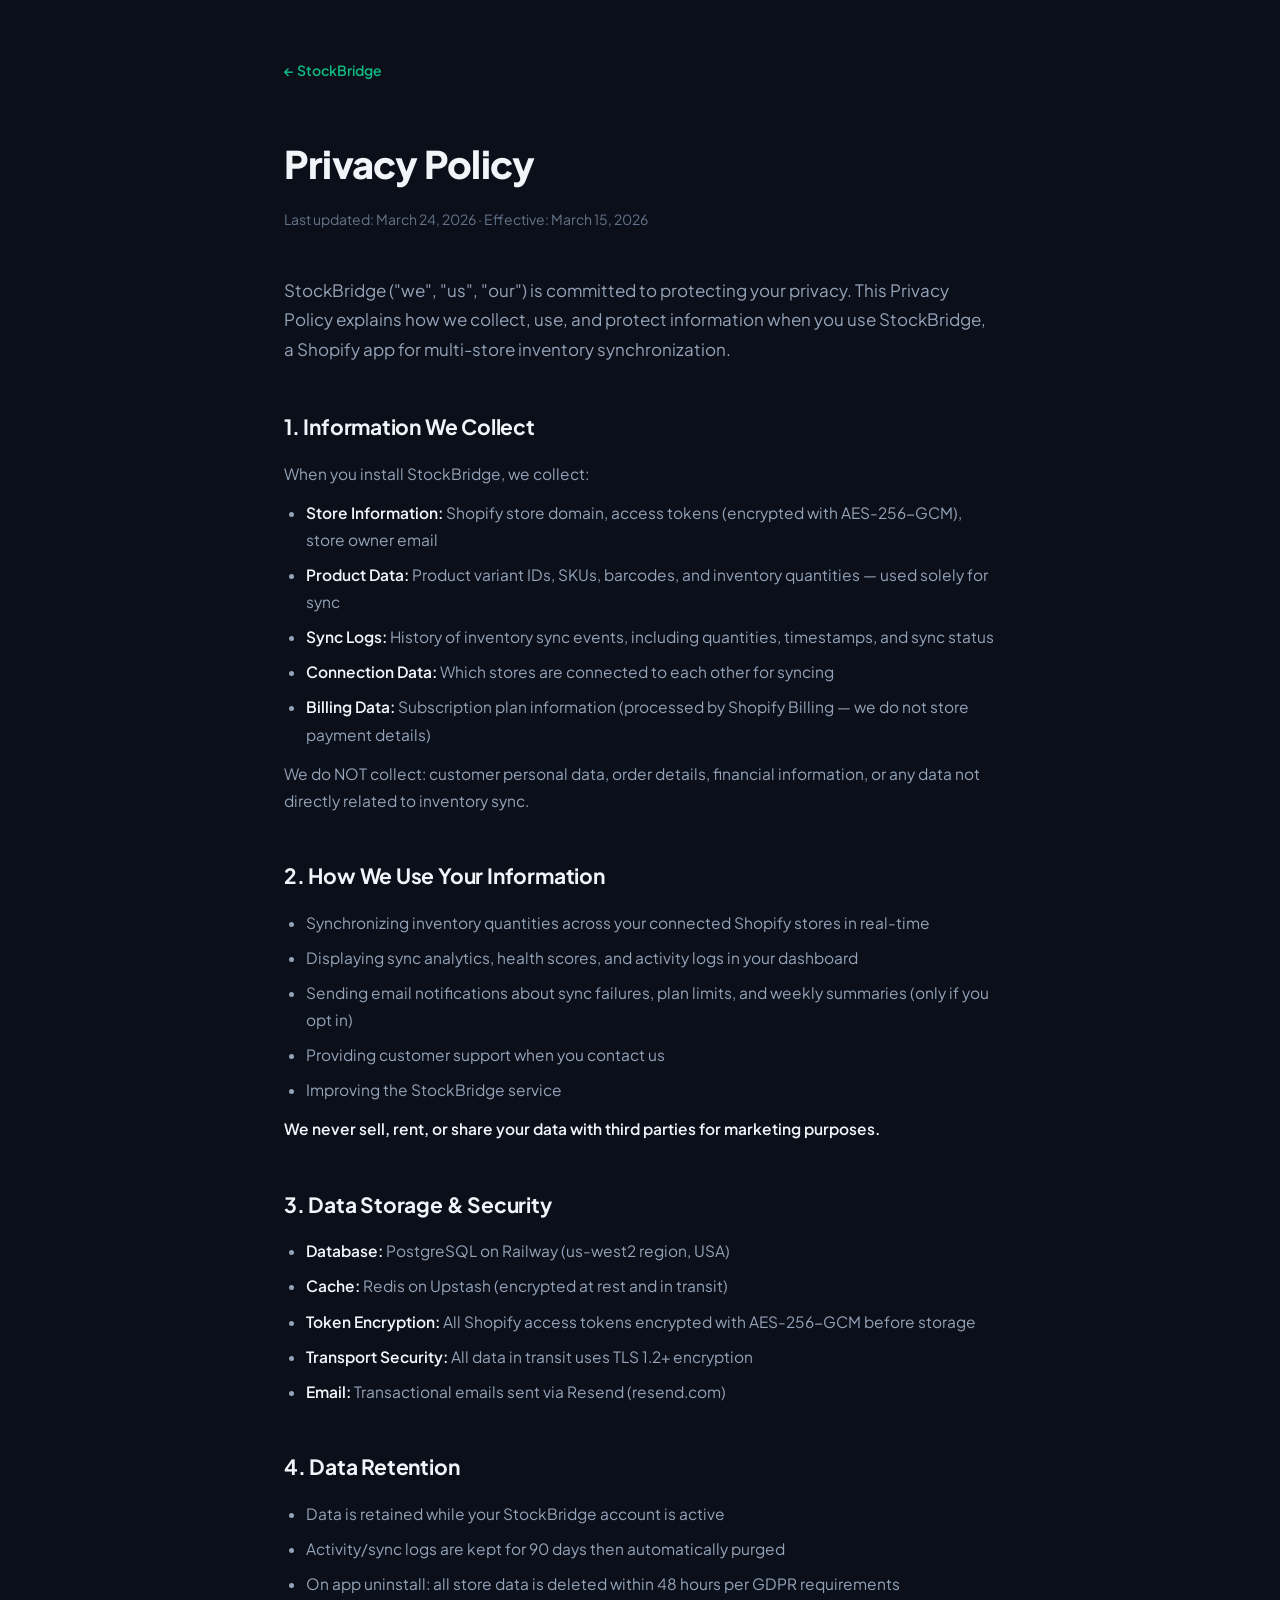
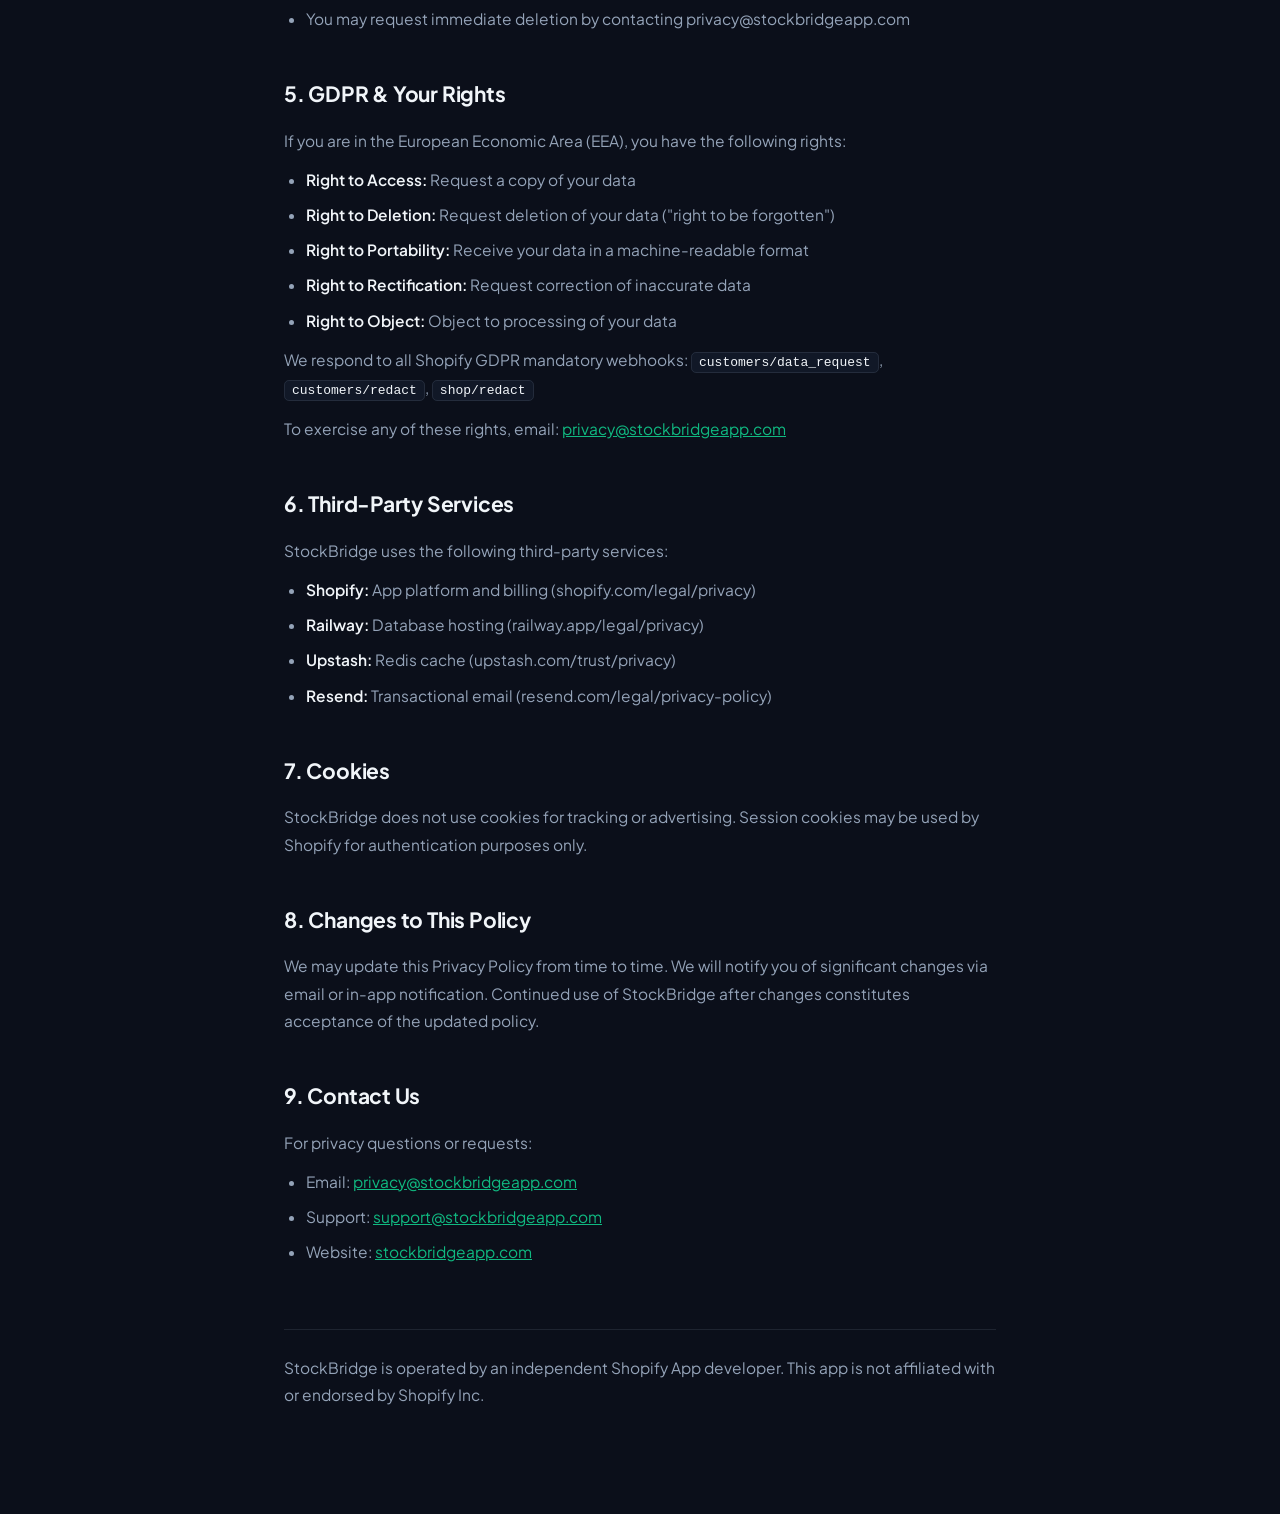
==== privacy.html @ bf028ba2 "site: honest hero stats, SVG icons, support email routing, static legal pages" ====
<!DOCTYPE html>
<html lang="en">
<head>
  <meta charset="UTF-8">
  <meta name="viewport" content="width=device-width, initial-scale=1.0">
  <title>Privacy Policy — StockBridge</title>
  <meta name="description" content="How StockBridge collects, uses and protects your data. GDPR rights, data retention and third-party services.">
  <link rel="canonical" href="https://stockbridgeapp.com/privacy.html">
  <meta name="robots" content="index, follow">
  <link rel="icon" href="https://app.stockbridgeapp.com/favicon.ico">
  <link rel="preconnect" href="https://fonts.googleapis.com">
  <link rel="preconnect" href="https://fonts.gstatic.com" crossorigin>
  <link href="https://fonts.googleapis.com/css2?family=Plus+Jakarta+Sans:wght@400;500;600;700;800&display=swap" rel="stylesheet">
  <style>
    *, *::before, *::after { margin: 0; padding: 0; box-sizing: border-box; }
    :root {
      --bg: #0B0F1A; --bg-card: #111827; --text: #F1F5F9;
      --text-secondary: #94A3B8; --text-muted: #64748B;
      --accent: #10B981; --border: rgba(148, 163, 184, 0.14);
      --font: 'Plus Jakarta Sans', system-ui, -apple-system, sans-serif;
    }
    body {
      font-family: var(--font); background: var(--bg); color: var(--text);
      line-height: 1.75; -webkit-font-smoothing: antialiased;
    }
    .wrap { max-width: 760px; margin: 0 auto; padding: 56px 24px 96px; }
    .back {
      display: inline-flex; align-items: center; gap: 8px;
      color: var(--accent); text-decoration: none; font-size: 14px;
      font-weight: 600; margin-bottom: 48px;
    }
    .back:hover { text-decoration: underline; }
    h1 { font-size: 38px; font-weight: 800; letter-spacing: -0.02em; margin-bottom: 10px; }
    .meta { color: var(--text-muted); font-size: 14px; margin-bottom: 44px; }
    .lede { font-size: 17px; color: var(--text-secondary); margin-bottom: 8px; }
    h2 {
      font-size: 21px; font-weight: 700; letter-spacing: -0.01em;
      margin-top: 44px; margin-bottom: 14px;
    }
    p { color: var(--text-secondary); font-size: 15.5px; margin-bottom: 12px; }
    ul { padding-left: 22px; margin: 10px 0 12px; }
    li { color: var(--text-secondary); font-size: 15.5px; margin-bottom: 8px; }
    strong { color: var(--text); font-weight: 600; }
    a { color: var(--accent); }
    code {
      background: var(--bg-card); border: 1px solid var(--border);
      padding: 2px 7px; border-radius: 5px; font-size: 13px;
      font-family: ui-monospace, SFMono-Regular, Menlo, monospace;
      color: var(--text);
    }
    .foot {
      margin-top: 64px; padding-top: 24px; border-top: 1px solid var(--border);
      font-size: 13px; color: var(--text-muted);
    }
    @media (max-width: 600px) {
      h1 { font-size: 30px; }
      .wrap { padding: 40px 20px 72px; }
    }
  </style>
</head>
<body>
<div class="wrap">
  <a class="back" href="/">&larr; StockBridge</a>

  <h1>Privacy Policy</h1>
  <p class="meta">Last updated: March 24, 2026 &middot; Effective: March 15, 2026</p>

  <p class="lede">
    StockBridge ("we", "us", "our") is committed to protecting your privacy. This Privacy Policy explains how we collect, use, and protect information when you use StockBridge, a Shopify app for multi-store inventory synchronization.
  </p>

  <h2>1. Information We Collect</h2>
  <p>When you install StockBridge, we collect:</p>
  <ul>
    <li><strong>Store Information:</strong> Shopify store domain, access tokens (encrypted with AES-256-GCM), store owner email</li>
    <li><strong>Product Data:</strong> Product variant IDs, SKUs, barcodes, and inventory quantities &mdash; used solely for sync</li>
    <li><strong>Sync Logs:</strong> History of inventory sync events, including quantities, timestamps, and sync status</li>
    <li><strong>Connection Data:</strong> Which stores are connected to each other for syncing</li>
    <li><strong>Billing Data:</strong> Subscription plan information (processed by Shopify Billing &mdash; we do not store payment details)</li>
  </ul>
  <p>We do NOT collect: customer personal data, order details, financial information, or any data not directly related to inventory sync.</p>

  <h2>2. How We Use Your Information</h2>
  <ul>
    <li>Synchronizing inventory quantities across your connected Shopify stores in real-time</li>
    <li>Displaying sync analytics, health scores, and activity logs in your dashboard</li>
    <li>Sending email notifications about sync failures, plan limits, and weekly summaries (only if you opt in)</li>
    <li>Providing customer support when you contact us</li>
    <li>Improving the StockBridge service</li>
  </ul>
  <p><strong>We never sell, rent, or share your data with third parties for marketing purposes.</strong></p>

  <h2>3. Data Storage &amp; Security</h2>
  <ul>
    <li><strong>Database:</strong> PostgreSQL on Railway (us-west2 region, USA)</li>
    <li><strong>Cache:</strong> Redis on Upstash (encrypted at rest and in transit)</li>
    <li><strong>Token Encryption:</strong> All Shopify access tokens encrypted with AES-256-GCM before storage</li>
    <li><strong>Transport Security:</strong> All data in transit uses TLS 1.2+ encryption</li>
    <li><strong>Email:</strong> Transactional emails sent via Resend (resend.com)</li>
  </ul>

  <h2>4. Data Retention</h2>
  <ul>
    <li>Data is retained while your StockBridge account is active</li>
    <li>Activity/sync logs are kept for 90 days then automatically purged</li>
    <li>On app uninstall: all store data is deleted within 48 hours per GDPR requirements</li>
    <li>You may request immediate deletion by contacting privacy@stockbridgeapp.com</li>
  </ul>

  <h2>5. GDPR &amp; Your Rights</h2>
  <p>If you are in the European Economic Area (EEA), you have the following rights:</p>
  <ul>
    <li><strong>Right to Access:</strong> Request a copy of your data</li>
    <li><strong>Right to Deletion:</strong> Request deletion of your data ("right to be forgotten")</li>
    <li><strong>Right to Portability:</strong> Receive your data in a machine-readable format</li>
    <li><strong>Right to Rectification:</strong> Request correction of inaccurate data</li>
    <li><strong>Right to Object:</strong> Object to processing of your data</li>
  </ul>
  <p>We respond to all Shopify GDPR mandatory webhooks: <code>customers/data_request</code>, <code>customers/redact</code>, <code>shop/redact</code></p>
  <p>To exercise any of these rights, email: <a href="mailto:privacy@stockbridgeapp.com">privacy@stockbridgeapp.com</a></p>

  <h2>6. Third-Party Services</h2>
  <p>StockBridge uses the following third-party services:</p>
  <ul>
    <li><strong>Shopify:</strong> App platform and billing (shopify.com/legal/privacy)</li>
    <li><strong>Railway:</strong> Database hosting (railway.app/legal/privacy)</li>
    <li><strong>Upstash:</strong> Redis cache (upstash.com/trust/privacy)</li>
    <li><strong>Resend:</strong> Transactional email (resend.com/legal/privacy-policy)</li>
  </ul>

  <h2>7. Cookies</h2>
  <p>StockBridge does not use cookies for tracking or advertising. Session cookies may be used by Shopify for authentication purposes only.</p>

  <h2>8. Changes to This Policy</h2>
  <p>We may update this Privacy Policy from time to time. We will notify you of significant changes via email or in-app notification. Continued use of StockBridge after changes constitutes acceptance of the updated policy.</p>

  <h2>9. Contact Us</h2>
  <p>For privacy questions or requests:</p>
  <ul>
    <li>Email: <a href="mailto:privacy@stockbridgeapp.com">privacy@stockbridgeapp.com</a></li>
    <li>Support: <a href="mailto:support@stockbridgeapp.com">support@stockbridgeapp.com</a></li>
    <li>Website: <a href="https://stockbridgeapp.com">stockbridgeapp.com</a></li>
  </ul>

  <div class="foot">
    <p>StockBridge is operated by an independent Shopify App developer. This app is not affiliated with or endorsed by Shopify Inc.</p>
  </div>
</div>
</body>
</html>
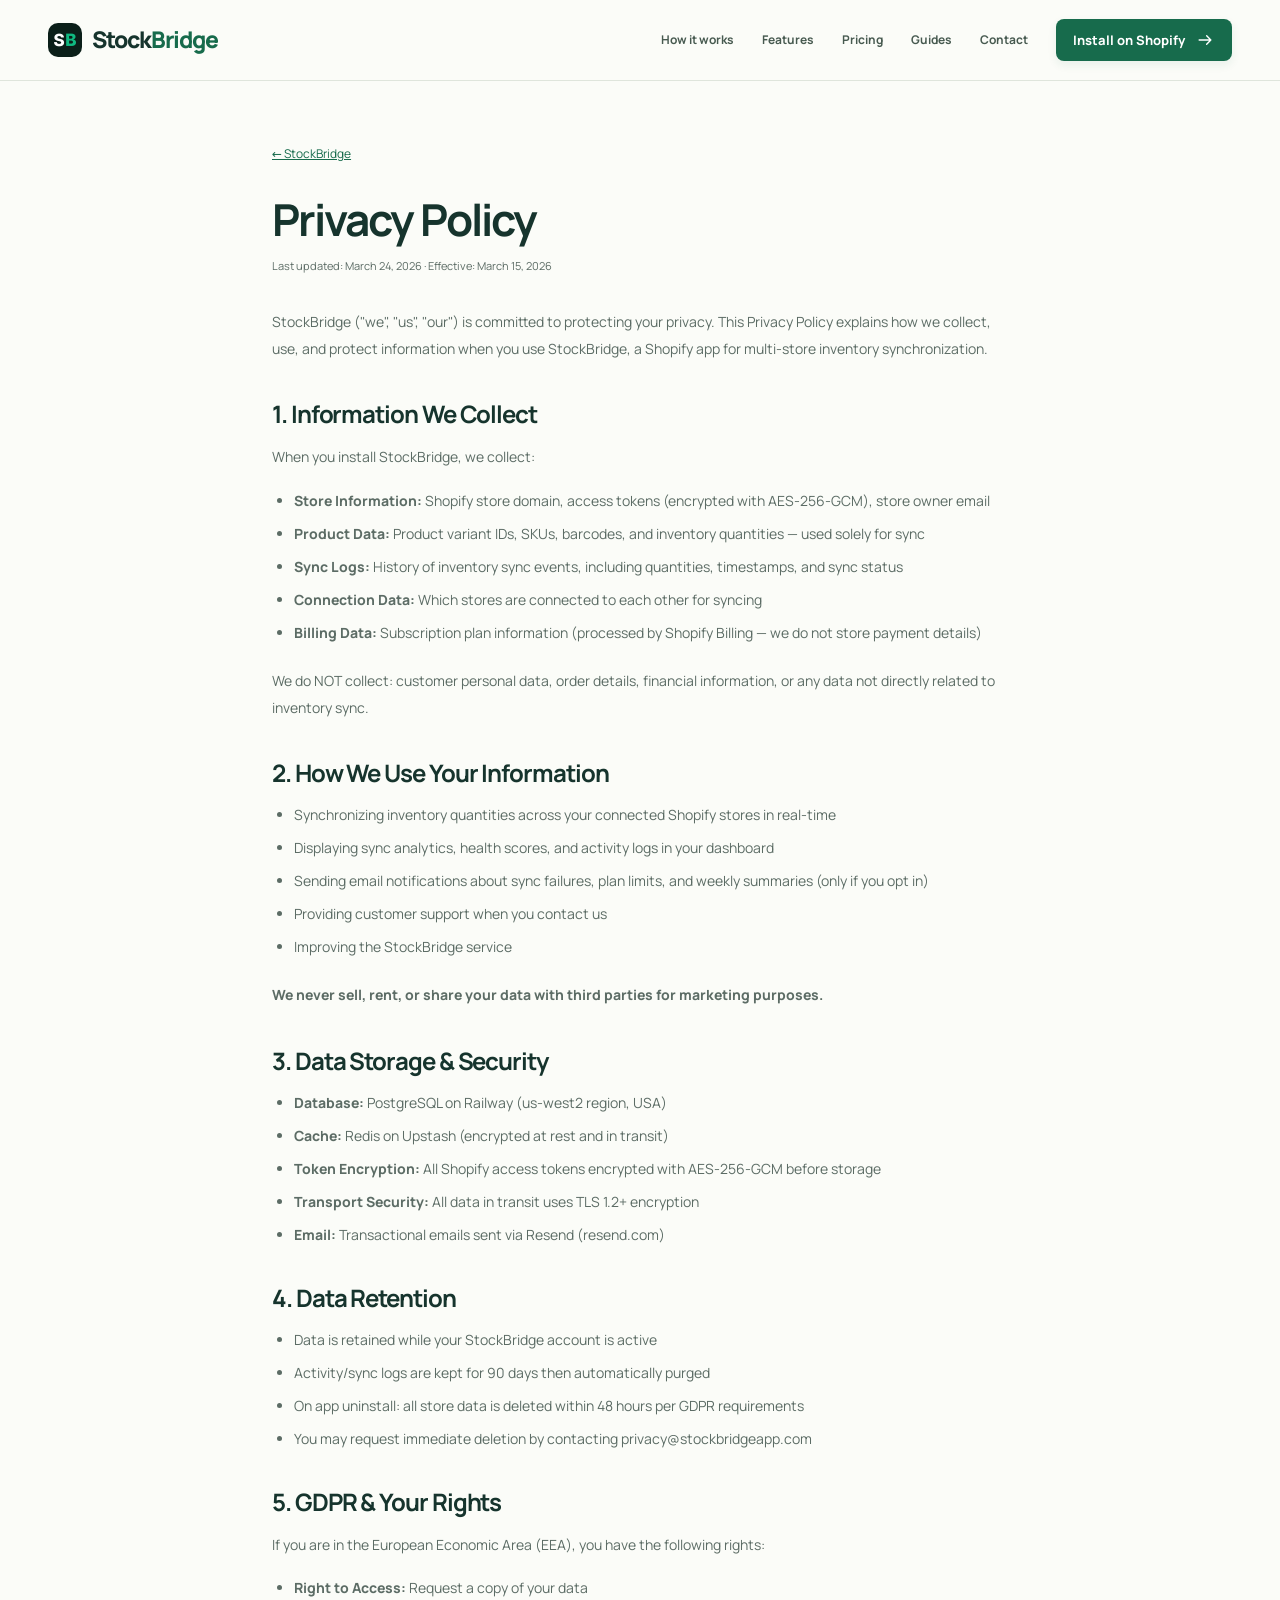
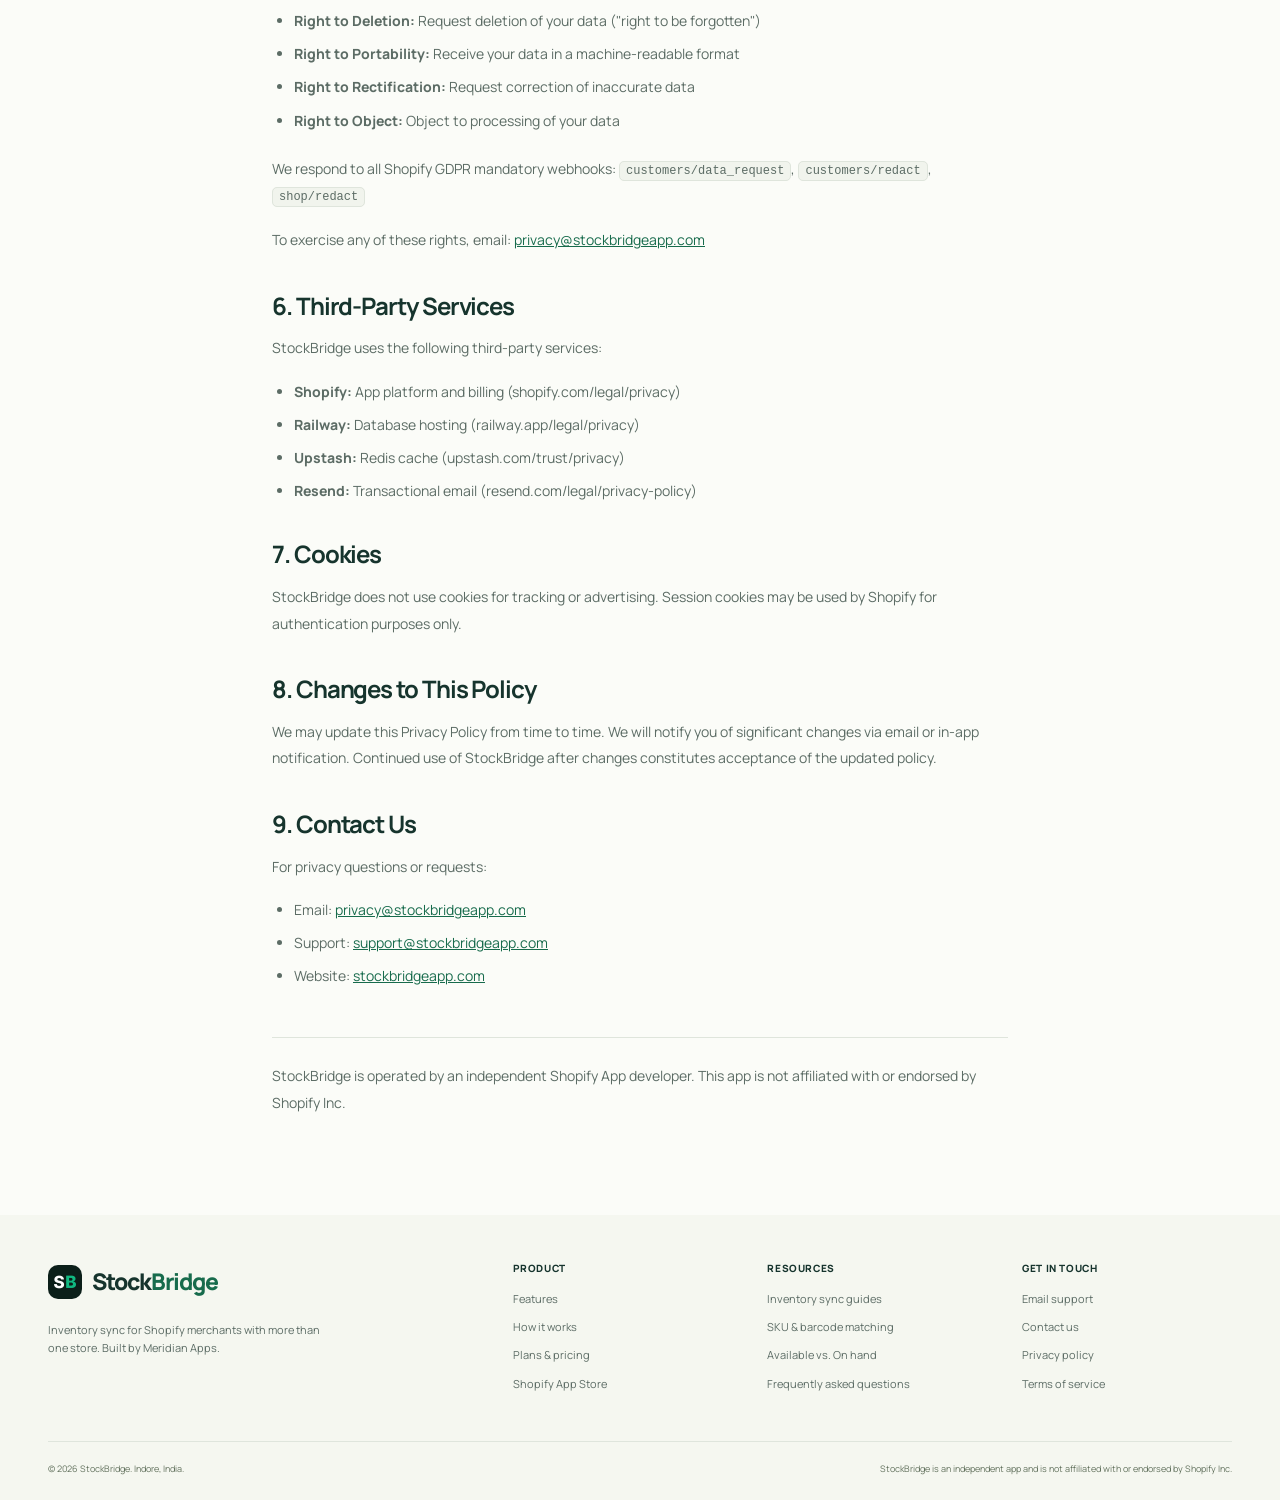
==== commit 563fdd00: "Redesign StockBridge landing site and add practical inventory SEO guides" ====
--- a/privacy.html
+++ b/privacy.html
@@ -1,150 +1,486 @@
-<!DOCTYPE html>
+<!doctype html>
 <html lang="en">
-<head>
-  <meta charset="UTF-8">
-  <meta name="viewport" content="width=device-width, initial-scale=1.0">
-  <title>Privacy Policy — StockBridge</title>
-  <meta name="description" content="How StockBridge collects, uses and protects your data. GDPR rights, data retention and third-party services.">
-  <link rel="canonical" href="https://stockbridgeapp.com/privacy.html">
-  <meta name="robots" content="index, follow">
-  <link rel="icon" href="https://app.stockbridgeapp.com/favicon.ico">
-  <link rel="preconnect" href="https://fonts.googleapis.com">
-  <link rel="preconnect" href="https://fonts.gstatic.com" crossorigin>
-  <link href="https://fonts.googleapis.com/css2?family=Plus+Jakarta+Sans:wght@400;500;600;700;800&display=swap" rel="stylesheet">
-  <style>
-    *, *::before, *::after { margin: 0; padding: 0; box-sizing: border-box; }
-    :root {
-      --bg: #0B0F1A; --bg-card: #111827; --text: #F1F5F9;
-      --text-secondary: #94A3B8; --text-muted: #64748B;
-      --accent: #10B981; --border: rgba(148, 163, 184, 0.14);
-      --font: 'Plus Jakarta Sans', system-ui, -apple-system, sans-serif;
-    }
-    body {
-      font-family: var(--font); background: var(--bg); color: var(--text);
-      line-height: 1.75; -webkit-font-smoothing: antialiased;
-    }
-    .wrap { max-width: 760px; margin: 0 auto; padding: 56px 24px 96px; }
-    .back {
-      display: inline-flex; align-items: center; gap: 8px;
-      color: var(--accent); text-decoration: none; font-size: 14px;
-      font-weight: 600; margin-bottom: 48px;
-    }
-    .back:hover { text-decoration: underline; }
-    h1 { font-size: 38px; font-weight: 800; letter-spacing: -0.02em; margin-bottom: 10px; }
-    .meta { color: var(--text-muted); font-size: 14px; margin-bottom: 44px; }
-    .lede { font-size: 17px; color: var(--text-secondary); margin-bottom: 8px; }
-    h2 {
-      font-size: 21px; font-weight: 700; letter-spacing: -0.01em;
-      margin-top: 44px; margin-bottom: 14px;
-    }
-    p { color: var(--text-secondary); font-size: 15.5px; margin-bottom: 12px; }
-    ul { padding-left: 22px; margin: 10px 0 12px; }
-    li { color: var(--text-secondary); font-size: 15.5px; margin-bottom: 8px; }
-    strong { color: var(--text); font-weight: 600; }
-    a { color: var(--accent); }
-    code {
-      background: var(--bg-card); border: 1px solid var(--border);
-      padding: 2px 7px; border-radius: 5px; font-size: 13px;
-      font-family: ui-monospace, SFMono-Regular, Menlo, monospace;
-      color: var(--text);
-    }
-    .foot {
-      margin-top: 64px; padding-top: 24px; border-top: 1px solid var(--border);
-      font-size: 13px; color: var(--text-muted);
-    }
-    @media (max-width: 600px) {
-      h1 { font-size: 30px; }
-      .wrap { padding: 40px 20px 72px; }
-    }
-  </style>
-</head>
-<body>
-<div class="wrap">
-  <a class="back" href="/">&larr; StockBridge</a>
-
-  <h1>Privacy Policy</h1>
-  <p class="meta">Last updated: March 24, 2026 &middot; Effective: March 15, 2026</p>
-
-  <p class="lede">
-    StockBridge ("we", "us", "our") is committed to protecting your privacy. This Privacy Policy explains how we collect, use, and protect information when you use StockBridge, a Shopify app for multi-store inventory synchronization.
-  </p>
-
-  <h2>1. Information We Collect</h2>
-  <p>When you install StockBridge, we collect:</p>
-  <ul>
-    <li><strong>Store Information:</strong> Shopify store domain, access tokens (encrypted with AES-256-GCM), store owner email</li>
-    <li><strong>Product Data:</strong> Product variant IDs, SKUs, barcodes, and inventory quantities &mdash; used solely for sync</li>
-    <li><strong>Sync Logs:</strong> History of inventory sync events, including quantities, timestamps, and sync status</li>
-    <li><strong>Connection Data:</strong> Which stores are connected to each other for syncing</li>
-    <li><strong>Billing Data:</strong> Subscription plan information (processed by Shopify Billing &mdash; we do not store payment details)</li>
-  </ul>
-  <p>We do NOT collect: customer personal data, order details, financial information, or any data not directly related to inventory sync.</p>
-
-  <h2>2. How We Use Your Information</h2>
-  <ul>
-    <li>Synchronizing inventory quantities across your connected Shopify stores in real-time</li>
-    <li>Displaying sync analytics, health scores, and activity logs in your dashboard</li>
-    <li>Sending email notifications about sync failures, plan limits, and weekly summaries (only if you opt in)</li>
-    <li>Providing customer support when you contact us</li>
-    <li>Improving the StockBridge service</li>
-  </ul>
-  <p><strong>We never sell, rent, or share your data with third parties for marketing purposes.</strong></p>
-
-  <h2>3. Data Storage &amp; Security</h2>
-  <ul>
-    <li><strong>Database:</strong> PostgreSQL on Railway (us-west2 region, USA)</li>
-    <li><strong>Cache:</strong> Redis on Upstash (encrypted at rest and in transit)</li>
-    <li><strong>Token Encryption:</strong> All Shopify access tokens encrypted with AES-256-GCM before storage</li>
-    <li><strong>Transport Security:</strong> All data in transit uses TLS 1.2+ encryption</li>
-    <li><strong>Email:</strong> Transactional emails sent via Resend (resend.com)</li>
-  </ul>
-
-  <h2>4. Data Retention</h2>
-  <ul>
-    <li>Data is retained while your StockBridge account is active</li>
-    <li>Activity/sync logs are kept for 90 days then automatically purged</li>
-    <li>On app uninstall: all store data is deleted within 48 hours per GDPR requirements</li>
-    <li>You may request immediate deletion by contacting privacy@stockbridgeapp.com</li>
-  </ul>
-
-  <h2>5. GDPR &amp; Your Rights</h2>
-  <p>If you are in the European Economic Area (EEA), you have the following rights:</p>
-  <ul>
-    <li><strong>Right to Access:</strong> Request a copy of your data</li>
-    <li><strong>Right to Deletion:</strong> Request deletion of your data ("right to be forgotten")</li>
-    <li><strong>Right to Portability:</strong> Receive your data in a machine-readable format</li>
-    <li><strong>Right to Rectification:</strong> Request correction of inaccurate data</li>
-    <li><strong>Right to Object:</strong> Object to processing of your data</li>
-  </ul>
-  <p>We respond to all Shopify GDPR mandatory webhooks: <code>customers/data_request</code>, <code>customers/redact</code>, <code>shop/redact</code></p>
-  <p>To exercise any of these rights, email: <a href="mailto:privacy@stockbridgeapp.com">privacy@stockbridgeapp.com</a></p>
-
-  <h2>6. Third-Party Services</h2>
-  <p>StockBridge uses the following third-party services:</p>
-  <ul>
-    <li><strong>Shopify:</strong> App platform and billing (shopify.com/legal/privacy)</li>
-    <li><strong>Railway:</strong> Database hosting (railway.app/legal/privacy)</li>
-    <li><strong>Upstash:</strong> Redis cache (upstash.com/trust/privacy)</li>
-    <li><strong>Resend:</strong> Transactional email (resend.com/legal/privacy-policy)</li>
-  </ul>
-
-  <h2>7. Cookies</h2>
-  <p>StockBridge does not use cookies for tracking or advertising. Session cookies may be used by Shopify for authentication purposes only.</p>
-
-  <h2>8. Changes to This Policy</h2>
-  <p>We may update this Privacy Policy from time to time. We will notify you of significant changes via email or in-app notification. Continued use of StockBridge after changes constitutes acceptance of the updated policy.</p>
-
-  <h2>9. Contact Us</h2>
-  <p>For privacy questions or requests:</p>
-  <ul>
-    <li>Email: <a href="mailto:privacy@stockbridgeapp.com">privacy@stockbridgeapp.com</a></li>
-    <li>Support: <a href="mailto:support@stockbridgeapp.com">support@stockbridgeapp.com</a></li>
-    <li>Website: <a href="https://stockbridgeapp.com">stockbridgeapp.com</a></li>
-  </ul>
-
-  <div class="foot">
-    <p>StockBridge is operated by an independent Shopify App developer. This app is not affiliated with or endorsed by Shopify Inc.</p>
-  </div>
-</div>
-</body>
+  <head>
+    <meta charset="utf-8" />
+    <meta name="viewport" content="width=device-width, initial-scale=1" />
+    <title>Privacy Policy | StockBridge</title>
+    <meta
+      name="description"
+      content="How StockBridge collects, uses, and protects store data. Read our privacy policy, data retention details, and how to contact us."
+    />
+    <meta name="robots" content="index, follow, max-image-preview:large" />
+    <meta name="theme-color" content="#16342d" />
+    <link rel="canonical" href="https://stockbridgeapp.com/privacy" />
+    <link rel="icon" href="/favicon.ico" />
+    <link rel="apple-touch-icon" href="/apple-touch-icon.png" />
+    <meta property="og:type" content="website" />
+    <meta property="og:site_name" content="StockBridge" />
+    <meta property="og:locale" content="en_US" />
+    <meta property="og:title" content="Privacy Policy | StockBridge" />
+    <meta
+      property="og:description"
+      content="How StockBridge collects, uses, and protects store data. Read our privacy policy, data retention details, and how to contact us."
+    />
+    <meta property="og:url" content="https://stockbridgeapp.com/privacy" />
+    <meta
+      property="og:image"
+      content="https://stockbridgeapp.com/assets/stockbridge-social.png"
+    />
+    <meta property="og:image:width" content="1200" />
+    <meta property="og:image:height" content="630" />
+    <meta
+      property="og:image:alt"
+      content="StockBridge — Shopify inventory sync. More stores. Less busywork."
+    />
+    <meta name="twitter:card" content="summary_large_image" />
+    <meta name="twitter:title" content="Privacy Policy | StockBridge" />
+    <meta
+      name="twitter:description"
+      content="How StockBridge collects, uses, and protects store data. Read our privacy policy, data retention details, and how to contact us."
+    />
+    <meta
+      name="twitter:image"
+      content="https://stockbridgeapp.com/assets/stockbridge-social.png"
+    />
+    <meta
+      name="twitter:image:alt"
+      content="StockBridge — inventory sync for Shopify stores"
+    />
+    <link
+      rel="preload"
+      href="/assets/fonts/manrope-latin.woff2"
+      as="font"
+      type="font/woff2"
+      crossorigin
+    />
+    <link rel="stylesheet" href="/assets/site.css" />
+    <script src="/assets/site.js" defer></script>
+    <noscript
+      ><style>
+        @media (max-width: 700px) {
+          .site-header {
+            position: static;
+          }
+          .nav-wrap {
+            height: auto;
+            flex-wrap: wrap;
+            padding-block: 16px;
+          }
+          .menu-toggle {
+            display: none;
+          }
+          .nav-links {
+            display: flex;
+            position: static;
+            box-shadow: none;
+            border: 0;
+            padding: 0;
+            width: 100%;
+          }
+        }
+        .demo-controls {
+          display: none;
+        }
+      </style></noscript
+    >
+  </head>
+  <body>
+    <a class="skip-link" href="#main">Skip to content</a>
+    <svg
+      class="svg-library"
+      aria-hidden="true"
+      xmlns="http://www.w3.org/2000/svg"
+    >
+      <defs>
+        <symbol id="i-arrow" viewBox="0 0 24 24">
+          <path d="M5 12h14m-5-5 5 5-5 5" />
+        </symbol>
+        <symbol id="i-check" viewBox="0 0 24 24">
+          <path d="m5 12 4 4L19 6" />
+        </symbol>
+        <symbol id="i-sync" viewBox="0 0 24 24">
+          <path d="M3 8h17m-4-4 4 4-4 4M21 16H4m4-4-4 4 4 4" />
+        </symbol>
+        <symbol id="i-store" viewBox="0 0 24 24">
+          <path
+            d="m4 8 2-5h12l2 5v3a3 3 0 0 1-5 2 3 3 0 0 1-6 0 3 3 0 0 1-5-2V8Zm1 6v7h14v-7M9 21v-6h6v6M4 8h16"
+          />
+        </symbol>
+        <symbol id="i-box" viewBox="0 0 24 24">
+          <path
+            d="m12 3 9 5v9l-9 5-9-5V8l9-5Zm0 9 9-4M12 12 3 8m9 4v10M7 6l9 5"
+          />
+        </symbol>
+        <symbol id="i-bolt" viewBox="0 0 24 24">
+          <path d="m13 2-9 12h7l-1 8 10-13h-7l1-7Z" />
+        </symbol>
+        <symbol id="i-grid" viewBox="0 0 24 24">
+          <rect x="3" y="3" width="7" height="7" rx="1" />
+          <rect x="14" y="3" width="7" height="7" rx="1" />
+          <rect x="3" y="14" width="7" height="7" rx="1" />
+          <rect x="14" y="14" width="7" height="7" rx="1" />
+        </symbol>
+        <symbol id="i-link" viewBox="0 0 24 24">
+          <path
+            d="m9 15 6-6m-8 4-2 2a4 4 0 0 0 6 6l4-4a4 4 0 0 0 0-6m2 0 2-2a4 4 0 0 0-6-6L9 7a4 4 0 0 0 0 6"
+          />
+        </symbol>
+        <symbol id="i-barcode" viewBox="0 0 24 24">
+          <path d="M3 5v14M6 5v14M10 5v14M13 5v14M16 5v14M21 5v14M18 5v14" />
+        </symbol>
+        <symbol id="i-location" viewBox="0 0 24 24">
+          <path d="M19 10c0 5-7 12-7 12S5 15 5 10a7 7 0 1 1 14 0Z" />
+          <circle cx="12" cy="10" r="2.5" />
+        </symbol>
+        <symbol id="i-chart" viewBox="0 0 24 24">
+          <path d="M3 3v18h18M7 15l4-5 4 3 6-8" />
+        </symbol>
+        <symbol id="i-sliders" viewBox="0 0 24 24">
+          <path d="M6 3v3m0 6v9m6-18v10m0 6v2m6-18v3m0 6v9" />
+          <circle cx="6" cy="9" r="3" />
+          <circle cx="12" cy="16" r="3" />
+          <circle cx="18" cy="9" r="3" />
+        </symbol>
+        <symbol id="i-clock" viewBox="0 0 24 24">
+          <circle cx="12" cy="12" r="9" />
+          <path d="M12 6v6l4 2" />
+        </symbol>
+        <symbol id="i-log" viewBox="0 0 24 24">
+          <rect x="5" y="3" width="14" height="18" rx="2" />
+          <path d="M9 7h6M9 12h6M9 17h4" />
+        </symbol>
+        <symbol id="i-shield" viewBox="0 0 24 24">
+          <path d="m12 2 9 4v6c0 5-9 10-9 10S3 17 3 12V6l9-4Z" />
+          <path d="m8 11 3 3 5-5" />
+        </symbol>
+        <symbol id="i-mail" viewBox="0 0 24 24">
+          <rect x="3" y="5" width="18" height="14" rx="2" />
+          <path d="m3 6 9 7 9-7" />
+        </symbol>
+        <symbol id="i-menu" viewBox="0 0 24 24">
+          <path d="M4 6h16M4 12h16M4 18h16" />
+        </symbol>
+        <symbol id="i-close" viewBox="0 0 24 24">
+          <path d="m6 6 12 12M18 6 6 18" />
+        </symbol>
+        <symbol id="i-lock" viewBox="0 0 24 24">
+          <rect x="5" y="10" width="14" height="11" rx="2" />
+          <path d="M8 10V6a4 4 0 0 1 8 0v4" />
+        </symbol>
+        <symbol id="i-book" viewBox="0 0 24 24">
+          <path
+            d="M12 5v16M12 5C9 3 5 3 2 4v16c3-1 7-1 10 1 3-2 7-2 10-1V4c-3-1-7-1-10 1Z"
+          />
+        </symbol>
+      </defs>
+    </svg>
+    <header class="site-header">
+      <div class="container nav-wrap">
+        <a class="brand" href="/" aria-label="StockBridge home"
+          ><img src="/logo.png" alt="" width="34" height="34" /><span
+            class="brand-name"
+            >Stock<span>Bridge</span></span
+          ></a
+        >
+        <button
+          class="menu-toggle"
+          type="button"
+          aria-label="Open navigation"
+          aria-controls="primary-navigation"
+          aria-expanded="false"
+        >
+          <svg class="icon menu-icon" aria-hidden="true" focusable="false">
+            <use href="#i-menu"></use></svg
+          ><svg class="icon close-icon" aria-hidden="true" focusable="false">
+            <use href="#i-close"></use>
+          </svg>
+        </button>
+        <nav
+          class="nav-links"
+          id="primary-navigation"
+          aria-label="Main navigation"
+        >
+          <a href="/#how-it-works">How it works</a
+          ><a href="/#features">Features</a><a href="/#pricing">Pricing</a
+          ><a href="/guides/">Guides</a><a href="/#contact">Contact</a>
+          <a
+            class="button button-primary"
+            href="https://apps.shopify.com/stockbridge-2"
+            >Install on Shopify
+            <svg class="icon" aria-hidden="true" focusable="false">
+              <use href="#i-arrow"></use></svg
+          ></a>
+        </nav>
+      </div>
+    </header>
+    <main id="main" class="legal-wrap">
+      <a class="back" href="/">&larr; StockBridge</a>
+
+      <h1>Privacy Policy</h1>
+      <p class="meta">
+        Last updated: March 24, 2026 &middot; Effective: March 15, 2026
+      </p>
+
+      <p class="lede">
+        StockBridge ("we", "us", "our") is committed to protecting your privacy.
+        This Privacy Policy explains how we collect, use, and protect
+        information when you use StockBridge, a Shopify app for multi-store
+        inventory synchronization.
+      </p>
+
+      <h2>1. Information We Collect</h2>
+      <p>When you install StockBridge, we collect:</p>
+      <ul>
+        <li>
+          <strong>Store Information:</strong> Shopify store domain, access
+          tokens (encrypted with AES-256-GCM), store owner email
+        </li>
+        <li>
+          <strong>Product Data:</strong> Product variant IDs, SKUs, barcodes,
+          and inventory quantities &mdash; used solely for sync
+        </li>
+        <li>
+          <strong>Sync Logs:</strong> History of inventory sync events,
+          including quantities, timestamps, and sync status
+        </li>
+        <li>
+          <strong>Connection Data:</strong> Which stores are connected to each
+          other for syncing
+        </li>
+        <li>
+          <strong>Billing Data:</strong> Subscription plan information
+          (processed by Shopify Billing &mdash; we do not store payment details)
+        </li>
+      </ul>
+      <p>
+        We do NOT collect: customer personal data, order details, financial
+        information, or any data not directly related to inventory sync.
+      </p>
+
+      <h2>2. How We Use Your Information</h2>
+      <ul>
+        <li>
+          Synchronizing inventory quantities across your connected Shopify
+          stores in real-time
+        </li>
+        <li>
+          Displaying sync analytics, health scores, and activity logs in your
+          dashboard
+        </li>
+        <li>
+          Sending email notifications about sync failures, plan limits, and
+          weekly summaries (only if you opt in)
+        </li>
+        <li>Providing customer support when you contact us</li>
+        <li>Improving the StockBridge service</li>
+      </ul>
+      <p>
+        <strong
+          >We never sell, rent, or share your data with third parties for
+          marketing purposes.</strong
+        >
+      </p>
+
+      <h2>3. Data Storage &amp; Security</h2>
+      <ul>
+        <li>
+          <strong>Database:</strong> PostgreSQL on Railway (us-west2 region,
+          USA)
+        </li>
+        <li>
+          <strong>Cache:</strong> Redis on Upstash (encrypted at rest and in
+          transit)
+        </li>
+        <li>
+          <strong>Token Encryption:</strong> All Shopify access tokens encrypted
+          with AES-256-GCM before storage
+        </li>
+        <li>
+          <strong>Transport Security:</strong> All data in transit uses TLS 1.2+
+          encryption
+        </li>
+        <li>
+          <strong>Email:</strong> Transactional emails sent via Resend
+          (resend.com)
+        </li>
+      </ul>
+
+      <h2>4. Data Retention</h2>
+      <ul>
+        <li>Data is retained while your StockBridge account is active</li>
+        <li>
+          Activity/sync logs are kept for 90 days then automatically purged
+        </li>
+        <li>
+          On app uninstall: all store data is deleted within 48 hours per GDPR
+          requirements
+        </li>
+        <li>
+          You may request immediate deletion by contacting
+          privacy@stockbridgeapp.com
+        </li>
+      </ul>
+
+      <h2>5. GDPR &amp; Your Rights</h2>
+      <p>
+        If you are in the European Economic Area (EEA), you have the following
+        rights:
+      </p>
+      <ul>
+        <li><strong>Right to Access:</strong> Request a copy of your data</li>
+        <li>
+          <strong>Right to Deletion:</strong> Request deletion of your data
+          ("right to be forgotten")
+        </li>
+        <li>
+          <strong>Right to Portability:</strong> Receive your data in a
+          machine-readable format
+        </li>
+        <li>
+          <strong>Right to Rectification:</strong> Request correction of
+          inaccurate data
+        </li>
+        <li>
+          <strong>Right to Object:</strong> Object to processing of your data
+        </li>
+      </ul>
+      <p>
+        We respond to all Shopify GDPR mandatory webhooks:
+        <code>customers/data_request</code>, <code>customers/redact</code>,
+        <code>shop/redact</code>
+      </p>
+      <p>
+        To exercise any of these rights, email:
+        <a href="mailto:privacy@stockbridgeapp.com"
+          >privacy@stockbridgeapp.com</a
+        >
+      </p>
+
+      <h2>6. Third-Party Services</h2>
+      <p>StockBridge uses the following third-party services:</p>
+      <ul>
+        <li>
+          <strong>Shopify:</strong> App platform and billing
+          (shopify.com/legal/privacy)
+        </li>
+        <li>
+          <strong>Railway:</strong> Database hosting (railway.app/legal/privacy)
+        </li>
+        <li>
+          <strong>Upstash:</strong> Redis cache (upstash.com/trust/privacy)
+        </li>
+        <li>
+          <strong>Resend:</strong> Transactional email
+          (resend.com/legal/privacy-policy)
+        </li>
+      </ul>
+
+      <h2>7. Cookies</h2>
+      <p>
+        StockBridge does not use cookies for tracking or advertising. Session
+        cookies may be used by Shopify for authentication purposes only.
+      </p>
+
+      <h2>8. Changes to This Policy</h2>
+      <p>
+        We may update this Privacy Policy from time to time. We will notify you
+        of significant changes via email or in-app notification. Continued use
+        of StockBridge after changes constitutes acceptance of the updated
+        policy.
+      </p>
+
+      <h2>9. Contact Us</h2>
+      <p>For privacy questions or requests:</p>
+      <ul>
+        <li>
+          Email:
+          <a href="mailto:privacy@stockbridgeapp.com"
+            >privacy@stockbridgeapp.com</a
+          >
+        </li>
+        <li>
+          Support:
+          <a href="mailto:support@stockbridgeapp.com"
+            >support@stockbridgeapp.com</a
+          >
+        </li>
+        <li>
+          Website: <a href="https://stockbridgeapp.com">stockbridgeapp.com</a>
+        </li>
+      </ul>
+
+      <div class="foot">
+        <p>
+          StockBridge is operated by an independent Shopify App developer. This
+          app is not affiliated with or endorsed by Shopify Inc.
+        </p>
+      </div>
+    </main>
+    <footer class="site-footer">
+      <div class="container">
+        <div class="footer-top">
+          <div class="footer-brand">
+            <a class="brand" href="/"
+              ><img src="/logo.png" alt="" width="34" height="34" /><span
+                class="brand-name"
+                >Stock<span>Bridge</span></span
+              ></a
+            >
+            <p>
+              Inventory sync for Shopify merchants with more than one store.
+              Built by Meridian Apps.
+            </p>
+          </div>
+          <div class="footer-column">
+            <h2>Product</h2>
+            <ul>
+              <li><a href="/#features">Features</a></li>
+              <li><a href="/#how-it-works">How it works</a></li>
+              <li><a href="/#pricing">Plans &amp; pricing</a></li>
+              <li>
+                <a href="https://apps.shopify.com/stockbridge-2"
+                  >Shopify App Store</a
+                >
+              </li>
+            </ul>
+          </div>
+          <div class="footer-column">
+            <h2>Resources</h2>
+            <ul>
+              <li><a href="/guides/">Inventory sync guides</a></li>
+              <li>
+                <a href="/guides/sku-barcode-matching/"
+                  >SKU &amp; barcode matching</a
+                >
+              </li>
+              <li>
+                <a href="/guides/available-vs-on-hand/"
+                  >Available vs. On hand</a
+                >
+              </li>
+              <li><a href="/#faq">Frequently asked questions</a></li>
+            </ul>
+          </div>
+          <div class="footer-column">
+            <h2>Get in touch</h2>
+            <ul>
+              <li>
+                <a href="mailto:support@stockbridgeapp.com">Email support</a>
+              </li>
+              <li><a href="/#contact">Contact us</a></li>
+              <li><a href="/privacy">Privacy policy</a></li>
+              <li><a href="/terms">Terms of service</a></li>
+            </ul>
+          </div>
+        </div>
+        <div class="footer-bottom">
+          <span>© 2026 StockBridge. Indore, India.</span
+          ><span
+            >StockBridge is an independent app and is not affiliated with or
+            endorsed by Shopify Inc.</span
+          >
+        </div>
+      </div>
+    </footer>
+  </body>
 </html>
--- a/assets/site.css
+++ b/assets/site.css
@@ -0,0 +1,2573 @@
+@font-face {
+  font-family: Manrope;
+  src: url("/assets/fonts/manrope-latin.woff2") format("woff2");
+  font-weight: 400 800;
+  font-style: normal;
+  font-display: swap;
+}
+:root {
+  --ink: #16342d;
+  --muted: #5c6c65;
+  --green: #176b4c;
+  --green-dark: #104d37;
+  --lime: #d6f28c;
+  --paper: #fbfcf8;
+  --surface: #f1f4ed;
+  --line: #dfe5dc;
+  --white: #fff;
+  --radius: 20px;
+  --font:
+    Manrope, system-ui, -apple-system, BlinkMacSystemFont, "Segoe UI",
+    sans-serif;
+}
+* {
+  box-sizing: border-box;
+}
+html {
+  scroll-behavior: smooth;
+  scroll-padding-top: 100px;
+}
+body {
+  margin: 0;
+  font: 15px/1.65 var(--font);
+  color: var(--ink);
+  background: var(--paper);
+  -webkit-font-smoothing: antialiased;
+}
+a {
+  color: inherit;
+  text-decoration: none;
+}
+button,
+input,
+textarea {
+  font: inherit;
+}
+button,
+a,
+input,
+textarea,
+summary {
+  -webkit-tap-highlight-color: transparent;
+}
+button {
+  cursor: pointer;
+}
+a,
+button {
+  touch-action: manipulation;
+}
+img,
+svg {
+  max-width: 100%;
+}
+img {
+  display: block;
+}
+p {
+  margin: 0 0 18px;
+  color: var(--muted);
+}
+h1,
+h2,
+h3,
+h4 {
+  margin: 0;
+  font-weight: 700;
+  letter-spacing: -0.045em;
+  line-height: 1.15;
+}
+h1 {
+  font-size: clamp(44px, 5.1vw, 70px);
+}
+h2 {
+  font-size: clamp(32px, 3.25vw, 45px);
+}
+h3 {
+  font-size: 21px;
+  letter-spacing: -0.035em;
+}
+ul {
+  margin: 0;
+  padding: 0;
+}
+strong {
+  font-weight: 750;
+}
+button {
+  color: inherit;
+}
+::selection {
+  background: var(--lime);
+  color: var(--ink);
+}
+:focus-visible {
+  outline: 3px solid #327ce0;
+  outline-offset: 5px;
+  border-radius: 5px;
+}
+.container {
+  width: min(1184px, calc(100% - 64px));
+  margin: auto;
+}
+.section {
+  padding: 100px 0;
+}
+.eyebrow {
+  display: block;
+  font-size: 11px;
+  line-height: 1.4;
+  font-weight: 800;
+  letter-spacing: 0.14em;
+  text-transform: uppercase;
+  color: var(--green);
+  margin-bottom: 20px;
+}
+.section-heading {
+  max-width: 650px;
+  margin-bottom: 44px;
+}
+.section-heading p {
+  font-size: 16px;
+  margin: 20px 0 0;
+  max-width: 580px;
+}
+.split-heading {
+  max-width: none;
+  display: flex;
+  align-items: end;
+  justify-content: space-between;
+  gap: 40px;
+}
+.split-heading > div {
+  max-width: 570px;
+}
+.split-heading > p {
+  max-width: 355px;
+  margin: 0;
+}
+.icon {
+  width: 20px;
+  height: 20px;
+  display: inline-block;
+  flex: none;
+  fill: none;
+  stroke: currentColor;
+  stroke-width: 1.7;
+  stroke-linecap: round;
+  stroke-linejoin: round;
+  vertical-align: middle;
+}
+.svg-library {
+  position: absolute;
+  width: 0;
+  height: 0;
+  overflow: hidden;
+}
+.skip-link {
+  position: fixed;
+  top: -80px;
+  left: 20px;
+  z-index: 200;
+  background: var(--ink);
+  color: white;
+  padding: 12px 20px;
+}
+.skip-link:focus {
+  top: 12px;
+}
+.button {
+  display: inline-flex;
+  align-items: center;
+  justify-content: center;
+  gap: 10px;
+  min-height: 48px;
+  padding: 12px 22px;
+  border: 1px solid transparent;
+  border-radius: 8px;
+  font-size: 13px;
+  font-weight: 750;
+  line-height: 1.4;
+  transition:
+    background 0.18s,
+    transform 0.18s,
+    box-shadow 0.18s;
+}
+.button:hover {
+  transform: translateY(-2px);
+}
+.button-primary {
+  background: var(--green);
+  color: var(--white);
+  box-shadow: 0 4px 10px #176b4c15;
+}
+.button-primary:hover {
+  background: var(--green-dark);
+  box-shadow: 0 6px 18px #176b4c25;
+}
+.button-secondary {
+  background: white;
+  color: var(--ink);
+  border-color: var(--line);
+}
+.button-secondary:hover {
+  background: var(--surface);
+}
+.button-lime {
+  background: var(--lime);
+  color: var(--ink);
+}
+.button-lime:hover {
+  background: #e2f7b5;
+}
+.text-link {
+  display: inline-flex;
+  align-items: center;
+  gap: 9px;
+  font-size: 13px;
+  font-weight: 750;
+  color: var(--green);
+}
+.text-link:hover {
+  text-decoration: underline;
+  text-underline-offset: 5px;
+}
+/* Shared navigation */
+.site-header {
+  position: sticky;
+  top: 0;
+  z-index: 50;
+  background: #fbfcf8f2;
+  backdrop-filter: blur(14px);
+  border-bottom: 1px solid var(--line);
+}
+.nav-wrap {
+  height: 80px;
+  display: flex;
+  align-items: center;
+  justify-content: space-between;
+  gap: 32px;
+}
+.brand {
+  display: inline-flex;
+  align-items: center;
+  gap: 10px;
+  font-weight: 800;
+  letter-spacing: -0.045em;
+  font-size: 23px;
+  flex-shrink: 0;
+}
+.brand img {
+  border-radius: 10px;
+  width: 34px;
+  height: 34px;
+}
+.brand-name > span {
+  color: var(--green);
+}
+.nav-links {
+  display: flex;
+  align-items: center;
+  gap: 28px;
+  font-size: 12px;
+  font-weight: 700;
+}
+.nav-links > a:not(.button) {
+  padding: 12px 0;
+  color: #475a50;
+}
+.nav-links > a:hover {
+  color: var(--green);
+}
+.nav-links .button {
+  min-height: 42px;
+  padding: 10px 16px;
+  color: white;
+}
+.menu-toggle {
+  display: none;
+  border: 1px solid var(--line);
+  background: white;
+  border-radius: 7px;
+  width: 44px;
+  height: 44px;
+  align-items: center;
+  justify-content: center;
+}
+.menu-toggle .close-icon {
+  display: none;
+}
+.menu-toggle[aria-expanded="true"] .menu-icon {
+  display: none;
+}
+.menu-toggle[aria-expanded="true"] .close-icon {
+  display: block;
+}
+/* Hero */
+.hero {
+  padding: 72px 0 0;
+  overflow: hidden;
+}
+.hero-grid {
+  display: grid;
+  grid-template-columns: 1fr 1.03fr;
+  align-items: center;
+  gap: 58px;
+  padding-bottom: 66px;
+}
+.hero-label {
+  display: inline-flex;
+  align-items: center;
+  gap: 9px;
+  font-size: 11px;
+  font-weight: 700;
+  margin-bottom: 24px;
+  padding: 6px 10px;
+  border: 1px solid #d9e2d4;
+  border-radius: 5px;
+  background: #eef4e8;
+}
+.hero-label .icon {
+  width: 15px;
+  height: 15px;
+  color: var(--green);
+}
+.hero h1 {
+  max-width: 570px;
+}
+.hero h1 em {
+  font-style: normal;
+  color: var(--green);
+}
+.hero-copy > p {
+  font-size: 16px;
+  max-width: 435px;
+  line-height: 1.8;
+  margin: 24px 0 26px;
+}
+.hero-actions {
+  display: flex;
+  flex-wrap: wrap;
+  gap: 10px;
+}
+.hero-note {
+  display: flex;
+  align-items: center;
+  gap: 7px;
+  font-size: 11px;
+  color: var(--muted);
+  margin-top: 17px;
+}
+.hero-note .icon {
+  width: 14px;
+  height: 14px;
+  color: var(--green);
+}
+.hero-note span + span:before {
+  content: "·";
+  margin: 0 7px;
+}
+.hero-visual {
+  position: relative;
+  padding: 26px 0 25px;
+}
+.hero-visual:before {
+  content: "";
+  position: absolute;
+  inset: -24px -42px 0;
+  background: radial-gradient(
+    ellipse at 50% 40%,
+    #deebd5 0%,
+    #f0f5e9 45%,
+    transparent 72%
+  );
+  z-index: -1;
+}
+.demo-window {
+  background: white;
+  border: 1px solid #d5dfd1;
+  border-radius: 14px;
+  overflow: hidden;
+  box-shadow:
+    0 24px 60px #24433015,
+    0 4px 10px #24433005;
+  transform: rotate(-1deg);
+}
+.demo-toolbar {
+  height: 40px;
+  border-bottom: 1px solid var(--line);
+  display: flex;
+  align-items: center;
+  justify-content: space-between;
+  padding: 0 15px;
+  background: #f7f9f5;
+  font-size: 9px;
+  color: #64736b;
+}
+.window-dots {
+  display: flex;
+  gap: 5px;
+}
+.window-dots i {
+  width: 6px;
+  height: 6px;
+  border-radius: 50%;
+  background: #d0d9ca;
+}
+.demo-address {
+  display: flex;
+  gap: 4px;
+  align-items: center;
+}
+.demo-address .icon {
+  width: 10px;
+  height: 10px;
+}
+.demo-app {
+  display: grid;
+  grid-template-columns: 100px 1fr;
+  min-height: 354px;
+}
+.demo-sidebar {
+  background: #f8faf6;
+  border-right: 1px solid #e6eae1;
+  padding: 17px 10px;
+  font-size: 9px;
+  color: #77857b;
+}
+.demo-brand {
+  display: flex;
+  align-items: center;
+  gap: 4px;
+  font-size: 10px;
+  font-weight: 800;
+  color: var(--ink);
+  margin-bottom: 26px;
+}
+.demo-brand img {
+  width: 18px;
+  height: 18px;
+  border-radius: 5px;
+}
+.demo-nav-item {
+  display: flex;
+  align-items: center;
+  gap: 5px;
+  padding: 7px 4px;
+  margin: 3px 0;
+}
+.demo-nav-item .icon {
+  width: 12px;
+  height: 12px;
+}
+.demo-nav-item.selected {
+  background: #e4eee0;
+  border-radius: 4px;
+  color: var(--green);
+  font-weight: 750;
+}
+.demo-content {
+  padding: 22px 19px;
+}
+.demo-title-row {
+  display: flex;
+  align-items: center;
+  justify-content: space-between;
+  gap: 10px;
+  margin-bottom: 19px;
+}
+.demo-title-row .demo-heading {
+  font-size: 15px;
+  letter-spacing: -0.025em;
+}
+.pill {
+  display: inline-flex;
+  align-items: center;
+  gap: 5px;
+  background: #e9f3e7;
+  color: #28603e;
+  font-weight: 700;
+  line-height: 1.4;
+  font-size: 9px;
+  padding: 4px 8px;
+  border-radius: 20px;
+}
+.pill:before {
+  content: "";
+  width: 4px;
+  height: 4px;
+  border-radius: 50%;
+  background: currentColor;
+}
+.demo-stores {
+  display: grid;
+  grid-template-columns: 1fr 28px 1fr;
+  align-items: center;
+  gap: 7px;
+  margin-bottom: 19px;
+}
+.demo-store {
+  border: 1px solid var(--line);
+  padding: 11px 10px;
+  border-radius: 7px;
+}
+.demo-store-top {
+  display: flex;
+  gap: 6px;
+  align-items: center;
+  font-size: 10px;
+  font-weight: 750;
+}
+.store-icon {
+  display: flex;
+  align-items: center;
+  justify-content: center;
+  width: 25px;
+  height: 25px;
+  background: #f0f5e9;
+  border: 1px solid #e1e8d9;
+  border-radius: 5px;
+  color: var(--green);
+}
+.store-icon .icon {
+  width: 15px;
+  height: 15px;
+}
+.demo-store small {
+  font-size: 8px;
+  color: var(--muted);
+  display: block;
+  margin: 6px 0 0 31px;
+}
+.sync-arrow {
+  color: var(--green);
+  text-align: center;
+}
+.sync-arrow .icon {
+  width: 24px;
+}
+.demo-table {
+  width: 100%;
+  border-collapse: collapse;
+  font-size: 9px;
+  text-align: left;
+}
+.demo-table th {
+  color: #68776c;
+  font-weight: 600;
+  font-size: 8px;
+  padding: 9px 6px;
+  border-top: 1px solid var(--line);
+  border-bottom: 1px solid var(--line);
+  background: #fafbf8;
+}
+.demo-table td {
+  padding: 12px 6px;
+  border-bottom: 1px solid #edf0e8;
+}
+.demo-product {
+  display: flex;
+  align-items: center;
+  gap: 8px;
+}
+.product-tile {
+  height: 27px;
+  width: 27px;
+  display: grid;
+  place-items: center;
+  border-radius: 5px;
+  background: #f0e5d2;
+  color: #8b7753;
+  flex: none;
+}
+.product-tile.sage {
+  background: #e0e8d8;
+  color: #647c57;
+}
+.product-tile.rose {
+  background: #efe1de;
+  color: #9b7069;
+}
+.product-tile .icon {
+  height: 16px;
+  width: 16px;
+}
+.demo-product strong {
+  display: block;
+  font-size: 9px;
+  font-weight: 700;
+}
+.demo-product small {
+  font-size: 8px;
+  color: #7d897e;
+}
+.demo-table td.quantity {
+  font-weight: 750;
+  font-size: 11px;
+  font-variant-numeric: tabular-nums;
+}
+.demo-table td.status {
+  color: var(--green);
+}
+.demo-table td.status .icon {
+  width: 12px;
+  height: 12px;
+  margin-right: 2px;
+}
+.demo-notice {
+  display: flex;
+  align-items: center;
+  gap: 7px;
+  font-size: 9px;
+  background: #eef6e6;
+  color: #426236;
+  padding: 9px 10px;
+  border-radius: 5px;
+  margin-top: 15px;
+}
+.demo-notice .icon {
+  width: 13px;
+  height: 13px;
+}
+.floating-note {
+  position: absolute;
+  right: -18px;
+  bottom: 0;
+  display: flex;
+  align-items: center;
+  gap: 11px;
+  padding: 13px 19px;
+  background: white;
+  border: 1px solid #dae3d4;
+  border-radius: 10px;
+  box-shadow: 0 8px 30px #284c3310;
+  transform: rotate(2deg);
+}
+.floating-note .notice-icon {
+  height: 32px;
+  width: 32px;
+  display: grid;
+  place-items: center;
+  border-radius: 8px;
+  background: var(--lime);
+  color: var(--green);
+}
+.floating-note strong {
+  display: block;
+  font-size: 11px;
+  font-weight: 800;
+}
+.floating-note small {
+  display: block;
+  font-size: 9px;
+  color: var(--muted);
+}
+.demo-caption {
+  font-size: 9px;
+  color: #6b786c;
+  margin: 16px 0 0 4px;
+}
+.hero-bottom {
+  border-top: 1px solid var(--line);
+  display: grid;
+  grid-template-columns: 1.05fr 1fr 1fr 1fr;
+  gap: 20px;
+  padding: 26px 0;
+  font-size: 12px;
+}
+.hero-bottom > span {
+  color: var(--muted);
+  font-size: 11px;
+  align-self: center;
+}
+.hero-fact {
+  display: flex;
+  gap: 11px;
+  align-items: center;
+}
+.hero-fact .icon {
+  width: 22px;
+  height: 22px;
+  color: var(--green);
+}
+.hero-fact strong {
+  display: block;
+  font-weight: 750;
+  font-size: 12px;
+}
+.hero-fact small {
+  display: block;
+  color: var(--muted);
+  font-size: 10px;
+}
+/* Product walkthrough */
+.workflow-section {
+  background: var(--surface);
+  border-block: 1px solid var(--line);
+}
+.workflow-layout {
+  display: grid;
+  grid-template-columns: 1fr 1fr;
+  gap: 60px;
+  align-items: start;
+}
+.workflow-layout .section-heading {
+  margin-bottom: 0;
+}
+.workflow-layout h2 {
+  max-width: 420px;
+}
+.workflow-layout p {
+  max-width: 430px;
+}
+.workflow-layout .text-link {
+  margin-top: 10px;
+}
+.workflow-steps {
+  list-style: none;
+  counter-reset: step;
+}
+.workflow-steps li {
+  display: grid;
+  grid-template-columns: 34px 1fr;
+  gap: 18px;
+  padding: 21px 0;
+  border-bottom: 1px solid #d9dfd3;
+  counter-increment: step;
+}
+.workflow-steps li:first-child {
+  padding-top: 0;
+}
+.workflow-steps li:last-child {
+  border: 0;
+  padding-bottom: 0;
+}
+.step-number {
+  font-size: 11px;
+  font-weight: 800;
+  border: 1px solid #cdd8c4;
+  border-radius: 50%;
+  width: 30px;
+  height: 30px;
+  display: grid;
+  place-items: center;
+  color: var(--green);
+}
+.workflow-steps h3 {
+  font-size: 17px;
+  letter-spacing: -0.02em;
+  padding-top: 4px;
+}
+.workflow-steps p {
+  font-size: 13px;
+  line-height: 1.75;
+  margin: 8px 0 0;
+  max-width: none;
+}
+/* Features */
+.features-grid {
+  display: grid;
+  grid-template-columns: 1.2fr 1fr 1fr;
+  gap: 20px;
+}
+.feature-card {
+  border: 1px solid var(--line);
+  background: white;
+  border-radius: var(--radius);
+  padding: 28px;
+}
+.feature-card .feature-icon {
+  display: grid;
+  place-items: center;
+  width: 39px;
+  height: 39px;
+  border-radius: 10px;
+  background: var(--surface);
+  color: var(--green);
+  margin-bottom: 27px;
+}
+.feature-card h3 {
+  font-size: 18px;
+  margin-bottom: 12px;
+}
+.feature-card p {
+  font-size: 13px;
+  line-height: 1.8;
+  margin-bottom: 0;
+}
+.feature-card .tag {
+  display: block;
+  font-size: 9px;
+  font-weight: 750;
+  color: var(--green);
+  margin-top: 20px;
+  text-transform: uppercase;
+  letter-spacing: 0.09em;
+}
+.feature-card.feature-main {
+  grid-row: span 2;
+  background: var(--ink);
+  color: white;
+  padding: 32px;
+  display: flex;
+  flex-direction: column;
+  position: relative;
+  overflow: hidden;
+}
+.feature-main .feature-icon {
+  background: #2a5142;
+  color: var(--lime);
+  margin-bottom: 30px;
+}
+.feature-main h3 {
+  font-size: 30px;
+  max-width: 230px;
+  margin-bottom: 17px;
+}
+.feature-main p {
+  color: #c2d0c3;
+  max-width: 280px;
+}
+.feature-main .tag {
+  color: var(--lime);
+}
+.sync-widget {
+  border: 1px solid #456556;
+  border-radius: 11px;
+  background: #234538;
+  padding: 22px;
+  margin-top: auto;
+}
+.sync-widget-label {
+  display: flex;
+  justify-content: space-between;
+  font-size: 9px;
+  color: #cfdfc9;
+  margin-bottom: 16px;
+}
+.sync-widget-counts {
+  display: flex;
+  align-items: center;
+  justify-content: space-between;
+}
+.sync-widget-counts .count {
+  text-align: center;
+}
+.sync-widget-counts .count strong {
+  font-size: 37px;
+  display: block;
+  color: var(--lime);
+  font-weight: 600;
+  line-height: 1.3;
+  font-variant-numeric: tabular-nums;
+}
+.sync-widget-counts .count small {
+  font-size: 9px;
+  color: #c4d3c5;
+}
+.sync-widget-counts > .icon {
+  width: 32px;
+  height: 32px;
+  color: var(--lime);
+}
+.demo-controls {
+  display: flex;
+  gap: 8px;
+  margin-top: 20px;
+}
+.demo-controls button {
+  padding: 8px 11px;
+  min-height: 37px;
+  background: #385844;
+  border: 1px solid #6d8863;
+  border-radius: 5px;
+  color: white;
+  font-size: 10px;
+  font-weight: 700;
+  flex: 1;
+}
+.demo-controls button:hover {
+  background: #486849;
+}
+.demo-controls button:disabled {
+  opacity: 0.55;
+  cursor: default;
+}
+.simulation-note {
+  font-size: 9px;
+  color: #b3c6b6;
+  margin: 11px 0 0;
+  text-align: center;
+}
+.feature-main > p {
+  margin-bottom: 28px;
+}
+.feature-card .mini-locations {
+  display: flex;
+  align-items: center;
+  gap: 8px;
+  margin-top: 18px;
+  font-size: 10px;
+  font-weight: 650;
+  color: var(--green);
+}
+.mini-locations span {
+  padding: 6px 10px;
+  border: 1px solid var(--line);
+  border-radius: 5px;
+  background: var(--surface);
+}
+.features-footnote {
+  margin: 20px 0 0;
+  font-size: 11px;
+  color: var(--muted);
+}
+/* Use cases */
+.use-cases {
+  padding: 80px 0;
+  background: #eef2e8;
+  border-block: 1px solid var(--line);
+}
+.use-cases .section-heading {
+  margin-bottom: 36px;
+}
+.use-cases h2 {
+  font-size: 35px;
+  max-width: 500px;
+}
+.use-case-grid {
+  display: grid;
+  grid-template-columns: repeat(3, 1fr);
+  gap: 35px;
+}
+.use-case {
+  border-top: 1px solid #c9d6be;
+  padding-top: 24px;
+}
+.use-case > span {
+  display: block;
+  font-size: 10px;
+  font-weight: 750;
+  letter-spacing: 0.06em;
+  color: var(--green);
+  margin-bottom: 18px;
+}
+.use-case h3 {
+  font-size: 20px;
+  margin-bottom: 12px;
+}
+.use-case p {
+  font-size: 13px;
+  margin: 0;
+  max-width: 310px;
+}
+/* Pricing */
+.pricing-heading {
+  text-align: center;
+  max-width: 650px;
+  margin-inline: auto;
+}
+.pricing-heading p {
+  margin-inline: auto;
+}
+.pricing-note {
+  display: flex;
+  justify-content: center;
+  align-items: center;
+  gap: 8px;
+  font-size: 12px;
+  font-weight: 700;
+  color: var(--green);
+  margin: -16px 0 36px;
+}
+.pricing-note .icon {
+  width: 17px;
+  height: 17px;
+}
+.plans {
+  display: grid;
+  grid-template-columns: repeat(4, 1fr);
+  gap: 15px;
+}
+.plan {
+  display: flex;
+  flex-direction: column;
+  border: 1px solid var(--line);
+  background: white;
+  border-radius: 13px;
+  padding: 26px 23px;
+  position: relative;
+}
+.plan.featured {
+  border: 1px solid var(--green);
+  box-shadow: 0 8px 24px #254c2b08;
+}
+.plan-badge {
+  position: absolute;
+  top: -12px;
+  left: 20px;
+  padding: 4px 12px;
+  border-radius: 4px;
+  font-size: 9px;
+  line-height: 1.6;
+  background: var(--green);
+  color: white;
+  font-weight: 750;
+  letter-spacing: 0.06em;
+  text-transform: uppercase;
+}
+.plan h3 {
+  font-size: 16px;
+  letter-spacing: -0.02em;
+}
+.plan-description {
+  font-size: 11px;
+  margin: 7px 0 23px;
+  min-height: 34px;
+}
+.plan-price {
+  font-size: 39px;
+  font-weight: 750;
+  letter-spacing: -0.055em;
+  line-height: 1.1;
+  margin-bottom: 6px;
+}
+.plan-price small {
+  font-size: 11px;
+  font-weight: 600;
+  color: var(--muted);
+  letter-spacing: 0;
+}
+.plan-cycle {
+  font-size: 10px;
+  color: var(--muted);
+  margin-bottom: 22px;
+}
+.plan > ul {
+  list-style: none;
+  font-size: 11px;
+  margin: 0 0 24px;
+  padding-top: 19px;
+  border-top: 1px solid var(--line);
+}
+.plan li {
+  display: flex;
+  align-items: start;
+  gap: 8px;
+  margin: 11px 0;
+}
+.plan li .icon {
+  width: 13px;
+  height: 13px;
+  color: var(--green);
+  margin-top: 3px;
+}
+.plan li strong {
+  font-size: 11px;
+}
+.plan .button {
+  margin-top: auto;
+  width: 100%;
+  font-size: 11px;
+  min-height: 42px;
+  padding: 10px;
+}
+.pricing-terms {
+  text-align: center;
+  font-size: 11px;
+  margin: 24px auto 0;
+  max-width: 800px;
+}
+.pricing-terms a {
+  text-decoration: underline;
+  text-underline-offset: 3px;
+}
+.plan-fit {
+  margin: 35px auto 0;
+  display: flex;
+  justify-content: center;
+  align-items: center;
+  gap: 20px;
+  font-size: 12px;
+  color: var(--muted);
+}
+/* Guides */
+.resources {
+  background: var(--surface);
+  border-block: 1px solid var(--line);
+}
+.guide-grid {
+  display: grid;
+  grid-template-columns: repeat(3, 1fr);
+  gap: 22px;
+}
+.guide-card {
+  display: flex;
+  flex-direction: column;
+  border: 1px solid var(--line);
+  border-radius: 13px;
+  overflow: hidden;
+  background: white;
+  transition:
+    transform 0.2s,
+    box-shadow 0.2s;
+}
+.guide-card:hover {
+  transform: translateY(-4px);
+  box-shadow: 0 12px 28px #24492b0d;
+}
+.guide-art {
+  height: 144px;
+  display: grid;
+  place-items: center;
+  position: relative;
+  overflow: hidden;
+  background: #dce8ce;
+}
+.guide-art:before,
+.guide-art:after {
+  content: "";
+  position: absolute;
+  width: 110px;
+  height: 110px;
+  border: 1px solid #c4d6b6;
+  border-radius: 50%;
+  left: calc(50% - 90px);
+}
+.guide-art:after {
+  left: calc(50% - 10px);
+}
+.guide-art.art-match {
+  background: #ece7db;
+}
+.art-match:before,
+.art-match:after {
+  border-color: #d7cfbd;
+  border-radius: 14px;
+  transform: rotate(12deg);
+}
+.guide-art.art-states {
+  background: #e1e8e5;
+}
+.art-states:before,
+.art-states:after {
+  border-color: #c7d6d0;
+  border-radius: 0;
+  transform: rotate(-18deg);
+}
+.guide-art .art-symbol {
+  position: relative;
+  z-index: 1;
+  width: 63px;
+  height: 63px;
+  border: 1px solid #a9c39a;
+  background: #f4f8ed;
+  border-radius: 15px;
+  display: grid;
+  place-items: center;
+  box-shadow: 0 5px 13px #637d4c12;
+  color: var(--green);
+}
+.guide-art .art-symbol .icon {
+  width: 30px;
+  height: 30px;
+}
+.art-match .art-symbol {
+  border-color: #c9bda5;
+  background: #faf7ef;
+  color: #786942;
+}
+.art-states .art-symbol {
+  border-color: #b3c8bd;
+  background: #f4f8f6;
+}
+.guide-card-body {
+  padding: 25px;
+  display: flex;
+  flex-direction: column;
+  flex: 1;
+}
+.guide-card-body > span {
+  font-size: 9px;
+  font-weight: 750;
+  text-transform: uppercase;
+  letter-spacing: 0.1em;
+  color: var(--green);
+  margin-bottom: 12px;
+}
+.guide-card h3 {
+  font-size: 19px;
+  line-height: 1.4;
+  margin-bottom: 12px;
+}
+.guide-card p {
+  font-size: 12px;
+  margin-bottom: 22px;
+}
+.guide-card .text-link {
+  margin-top: auto;
+  font-size: 11px;
+}
+/* FAQ */
+.faq-layout {
+  display: grid;
+  grid-template-columns: 0.75fr 1.25fr;
+  gap: 80px;
+}
+.faq-intro h2 {
+  max-width: 340px;
+}
+.faq-intro > p {
+  font-size: 14px;
+  margin-top: 20px;
+  max-width: 330px;
+}
+.faq-intro .text-link {
+  margin-top: 7px;
+}
+.faq-list details {
+  border-bottom: 1px solid var(--line);
+}
+.faq-list details:first-child {
+  border-top: 1px solid var(--line);
+}
+.faq-list summary {
+  padding: 23px 32px 23px 0;
+  list-style: none;
+  position: relative;
+  font-size: 14px;
+  line-height: 1.5;
+  font-weight: 700;
+  cursor: pointer;
+}
+.faq-list summary::-webkit-details-marker {
+  display: none;
+}
+.faq-list summary:after {
+  content: "+";
+  position: absolute;
+  right: 1px;
+  top: 20px;
+  font-size: 22px;
+  font-weight: 400;
+  line-height: 1.4;
+  color: var(--green);
+}
+.faq-list details[open] summary:after {
+  content: "−";
+}
+.faq-list details p {
+  font-size: 13px;
+  line-height: 1.85;
+  padding-right: 28px;
+  margin: 0 0 22px;
+}
+.faq-list details p a {
+  text-decoration: underline;
+  color: var(--green);
+}
+/* Contact and footer */
+.contact-section {
+  padding-top: 20px;
+  padding-bottom: 80px;
+}
+.contact-panel {
+  display: grid;
+  grid-template-columns: 1fr 1fr;
+  gap: 70px;
+  border: 1px solid var(--line);
+  border-radius: var(--radius);
+  background: #f4f6f0;
+  padding: 48px;
+}
+.contact-copy h2 {
+  font-size: 34px;
+  max-width: 350px;
+  margin-bottom: 20px;
+}
+.contact-copy p {
+  font-size: 13px;
+  max-width: 340px;
+}
+.contact-email {
+  display: inline-flex;
+  align-items: center;
+  gap: 10px;
+  font-size: 14px;
+  font-weight: 750;
+  margin: 14px 0 18px;
+  color: var(--green);
+}
+.contact-copy .contact-location {
+  font-size: 11px;
+  color: var(--muted);
+}
+.contact-form {
+  display: flex;
+  flex-direction: column;
+  gap: 15px;
+}
+.form-row {
+  display: grid;
+  grid-template-columns: 1fr 1fr;
+  gap: 14px;
+}
+.contact-form label {
+  font-size: 11px;
+  font-weight: 750;
+  display: block;
+  margin-bottom: 6px;
+}
+.contact-form input:not([type="hidden"]),
+.contact-form textarea {
+  width: 100%;
+  background: white;
+  border: 1px solid #d6ded0;
+  border-radius: 6px;
+  min-height: 43px;
+  padding: 10px 12px;
+  font-size: 12px;
+  color: var(--ink);
+}
+.contact-form textarea {
+  resize: vertical;
+  min-height: 90px;
+}
+.contact-form input::placeholder,
+.contact-form textarea::placeholder {
+  color: #74816f;
+}
+.contact-form .button {
+  align-self: flex-start;
+  min-height: 43px;
+  padding: 10px 18px;
+}
+.form-note {
+  font-size: 9px;
+  line-height: 1.7;
+  margin: 0;
+}
+.form-note a {
+  text-decoration: underline;
+}
+.honeypot {
+  display: none;
+}
+.final-cta {
+  background: var(--ink);
+  color: white;
+  padding: 66px 0;
+}
+.cta-row {
+  display: flex;
+  align-items: center;
+  justify-content: space-between;
+  gap: 40px;
+}
+.final-cta .eyebrow {
+  color: var(--lime);
+  margin-bottom: 14px;
+}
+.final-cta h2 {
+  font-size: 39px;
+  max-width: 680px;
+}
+.final-cta p {
+  color: #c3d3c4;
+  font-size: 13px;
+  margin: 16px 0 0;
+  max-width: 600px;
+}
+.cta-action {
+  flex: none;
+  text-align: center;
+}
+.cta-action > small {
+  display: block;
+  font-size: 9px;
+  color: #c3d3c4;
+  margin-top: 11px;
+}
+.site-footer {
+  padding: 48px 0 24px;
+  background: #f5f7f0;
+}
+.footer-top {
+  display: grid;
+  grid-template-columns: 2fr 1fr 1fr 1fr;
+  gap: 45px;
+  margin-bottom: 38px;
+}
+.footer-brand > p {
+  font-size: 11px;
+  max-width: 275px;
+  margin: 15px 0;
+}
+.footer-column h2 {
+  font-size: 10px;
+  font-weight: 800;
+  letter-spacing: 0.06em;
+  text-transform: uppercase;
+  margin-bottom: 16px;
+}
+.footer-column ul {
+  list-style: none;
+}
+.footer-column li {
+  font-size: 11px;
+  color: var(--muted);
+  margin: 10px 0;
+}
+.footer-column a:hover {
+  color: var(--green);
+  text-decoration: underline;
+}
+.footer-bottom {
+  border-top: 1px solid var(--line);
+  padding-top: 20px;
+  font-size: 9px;
+  color: #64735f;
+  display: flex;
+  justify-content: space-between;
+  gap: 24px;
+}
+.footer-bottom a {
+  text-decoration: underline;
+  text-underline-offset: 3px;
+}
+/* Guide and legal pages */
+.page-hero {
+  padding: 64px 0 60px;
+  background: var(--surface);
+  border-bottom: 1px solid var(--line);
+}
+.breadcrumbs {
+  font-size: 11px;
+  color: var(--muted);
+  display: flex;
+  flex-wrap: wrap;
+  gap: 8px;
+  margin-bottom: 30px;
+}
+.breadcrumbs a:hover {
+  text-decoration: underline;
+}
+.page-hero h1 {
+  font-size: clamp(36px, 4.4vw, 57px);
+  max-width: 850px;
+}
+.page-hero > .container > p {
+  font-size: 17px;
+  max-width: 740px;
+  margin: 24px 0 0;
+}
+.article-meta {
+  display: flex;
+  flex-wrap: wrap;
+  gap: 18px;
+  font-size: 10px;
+  color: var(--muted);
+  margin-top: 24px;
+}
+.article-layout {
+  display: grid;
+  grid-template-columns: 220px minmax(0, 760px);
+  justify-content: space-between;
+  gap: 55px;
+  padding-top: 64px;
+  padding-bottom: 80px;
+}
+.article-toc {
+  align-self: start;
+  position: sticky;
+  top: 118px;
+  font-size: 11px;
+  line-height: 1.6;
+}
+.article-toc strong {
+  display: block;
+  font-size: 10px;
+  letter-spacing: 0.08em;
+  text-transform: uppercase;
+  margin-bottom: 15px;
+}
+.article-toc ul {
+  list-style: none;
+  border-left: 1px solid var(--line);
+  padding-left: 15px;
+}
+.article-toc li {
+  margin-bottom: 13px;
+}
+.article-toc a {
+  color: var(--muted);
+}
+.article-toc a:hover {
+  color: var(--green);
+}
+.article-body {
+  font-size: 15px;
+  min-width: 0;
+}
+.article-body h2 {
+  font-size: 29px;
+  margin: 46px 0 20px;
+}
+.article-body h2:first-child {
+  margin-top: 0;
+}
+.article-body h3 {
+  font-size: 19px;
+  margin: 28px 0 14px;
+}
+.article-body p {
+  line-height: 1.9;
+}
+.article-body ul,
+.article-body ol {
+  padding-left: 22px;
+  margin: 20px 0;
+  color: var(--muted);
+}
+.article-body li {
+  margin-bottom: 13px;
+  padding-left: 3px;
+}
+.article-body a {
+  color: var(--green);
+  text-decoration: underline;
+  text-underline-offset: 4px;
+}
+.article-body .button {
+  text-decoration: none;
+  color: white;
+}
+.article-callout {
+  border-left: 3px solid var(--green);
+  background: var(--surface);
+  padding: 23px 25px;
+  margin: 28px 0;
+}
+.article-callout p {
+  margin: 0;
+  font-size: 14px;
+}
+.article-table-wrap {
+  overflow: auto;
+  border: 1px solid var(--line);
+  border-radius: 10px;
+  margin: 28px 0;
+}
+.article-table {
+  border-collapse: collapse;
+  width: 100%;
+  font-size: 12px;
+  min-width: 450px;
+}
+.article-table th {
+  text-align: left;
+  background: var(--surface);
+  padding: 15px;
+}
+.article-table td {
+  padding: 15px;
+  border-top: 1px solid var(--line);
+  vertical-align: top;
+  color: var(--muted);
+}
+.article-table td:first-child {
+  font-weight: 750;
+  color: var(--ink);
+}
+.article-sources {
+  margin-top: 45px;
+  padding-top: 20px;
+  border-top: 1px solid var(--line);
+  font-size: 11px;
+}
+.article-cta {
+  margin-top: 45px;
+  padding: 30px;
+  background: var(--ink);
+  color: white;
+  border-radius: 13px;
+}
+.article-cta h2 {
+  font-size: 25px;
+  margin: 0 0 16px;
+}
+.article-cta p {
+  color: #c1d2c4;
+  font-size: 13px;
+}
+.article-cta .button {
+  color: var(--ink);
+}
+.related-guides {
+  padding: 60px 0;
+  background: var(--surface);
+  border-top: 1px solid var(--line);
+}
+.related-guides h2 {
+  font-size: 28px;
+  margin-bottom: 30px;
+}
+.guides-index {
+  padding: 64px 0 90px;
+}
+.legal-wrap {
+  max-width: 800px;
+  margin: auto;
+  padding: 60px 32px 80px;
+}
+.legal-wrap h1 {
+  font-size: 44px;
+  margin-bottom: 12px;
+}
+.legal-wrap h2 {
+  font-size: 24px;
+  margin: 38px 0 16px;
+}
+.legal-wrap p {
+  font-size: 14px;
+  line-height: 1.9;
+}
+.legal-wrap ul {
+  padding-left: 22px;
+  margin: 15px 0 24px;
+  color: var(--muted);
+  font-size: 14px;
+}
+.legal-wrap li {
+  margin-bottom: 10px;
+}
+.legal-wrap a {
+  color: var(--green);
+  text-decoration: underline;
+}
+.legal-wrap code {
+  background: var(--surface);
+  border: 1px solid var(--line);
+  padding: 2px 6px;
+  border-radius: 5px;
+  font-size: 12px;
+}
+.legal-wrap .meta {
+  font-size: 11px;
+  color: var(--muted);
+  margin-bottom: 32px;
+}
+.legal-wrap .back {
+  display: inline-flex;
+  font-size: 12px;
+  margin-bottom: 30px;
+}
+.legal-wrap .foot {
+  padding-top: 25px;
+  margin-top: 50px;
+  border-top: 1px solid var(--line);
+}
+.not-found {
+  text-align: center;
+  padding: 100px 0;
+}
+.not-found h1 {
+  font-size: 50px;
+}
+.not-found p {
+  margin: 24px auto;
+  max-width: 430px;
+}
+@media (min-width: 1500px) {
+  .hero {
+    padding-top: 96px;
+  }
+  .hero-grid {
+    padding-bottom: 80px;
+  }
+}
+@media (max-width: 1100px) {
+  .hero-grid {
+    gap: 30px;
+  }
+  .hero h1 {
+    font-size: 58px;
+  }
+  .hero-visual {
+    margin-right: 0;
+  }
+  .floating-note {
+    right: 0;
+  }
+  .demo-app {
+    grid-template-columns: 80px 1fr;
+  }
+  .demo-sidebar {
+    padding-inline: 7px;
+  }
+  .demo-content {
+    padding: 18px 14px;
+  }
+  .demo-brand {
+    font-size: 8px;
+  }
+  .nav-links {
+    gap: 19px;
+  }
+  .features-grid {
+    gap: 15px;
+  }
+  .feature-card {
+    padding: 23px;
+  }
+  .plans {
+    gap: 12px;
+  }
+  .plan {
+    padding: 25px 18px;
+  }
+  .plan-price {
+    font-size: 33px;
+  }
+  .contact-panel {
+    gap: 45px;
+  }
+  .faq-layout {
+    gap: 50px;
+  }
+}
+@media (max-width: 900px) {
+  .container {
+    width: calc(100% - 48px);
+  }
+  .section {
+    padding: 75px 0;
+  }
+  .nav-wrap {
+    height: 72px;
+  }
+  .brand {
+    font-size: 21px;
+  }
+  .nav-links {
+    gap: 17px;
+    font-size: 11px;
+  }
+  .nav-links .button {
+    padding: 9px 12px;
+    font-size: 10px;
+  }
+  .hero {
+    padding-top: 52px;
+  }
+  .hero-grid {
+    grid-template-columns: 1fr;
+    gap: 35px;
+    padding-bottom: 45px;
+  }
+  .hero-copy {
+    text-align: center;
+    max-width: 680px;
+    margin: auto;
+  }
+  .hero h1 {
+    font-size: 60px;
+    max-width: 680px;
+  }
+  .hero-copy > p {
+    max-width: 530px;
+    margin-inline: auto;
+  }
+  .hero-actions,
+  .hero-note {
+    justify-content: center;
+  }
+  .hero-visual {
+    width: 100%;
+    max-width: 610px;
+    margin: auto;
+    padding-top: 5px;
+  }
+  .demo-app {
+    grid-template-columns: 105px 1fr;
+  }
+  .demo-sidebar {
+    font-size: 10px;
+    padding: 19px 12px;
+  }
+  .demo-brand {
+    font-size: 10px;
+  }
+  .demo-content {
+    padding: 24px;
+  }
+  .demo-title-row .demo-heading {
+    font-size: 18px;
+  }
+  .demo-store-top {
+    font-size: 12px;
+  }
+  .demo-table {
+    font-size: 11px;
+  }
+  .demo-table th {
+    font-size: 10px;
+  }
+  .demo-product strong {
+    font-size: 11px;
+  }
+  .demo-product small {
+    font-size: 9px;
+  }
+  .demo-table td.quantity {
+    font-size: 13px;
+  }
+  .demo-notice {
+    font-size: 11px;
+  }
+  .demo-caption {
+    font-size: 10px;
+  }
+  .hero-bottom {
+    grid-template-columns: repeat(3, 1fr);
+  }
+  .hero-bottom > span {
+    display: none;
+  }
+  .workflow-layout {
+    gap: 45px;
+  }
+  .workflow-layout h2 {
+    font-size: 37px;
+  }
+  .features-grid {
+    grid-template-columns: 1fr 1fr;
+  }
+  .feature-card.feature-main {
+    grid-column: span 2;
+    grid-row: auto;
+    display: grid;
+    grid-template-columns: 1fr 1fr;
+    column-gap: 30px;
+  }
+  .feature-main .feature-icon {
+    grid-column: 1;
+    margin-bottom: 20px;
+  }
+  .feature-main h3 {
+    grid-column: 1;
+    max-width: none;
+    font-size: 30px;
+  }
+  .feature-main > p {
+    grid-column: 1;
+    margin-bottom: 0;
+    max-width: none;
+  }
+  .feature-main .tag {
+    grid-column: 1;
+    margin-bottom: 0;
+  }
+  .feature-main .sync-widget {
+    grid-column: 2;
+    grid-row: 1 / span 4;
+    align-self: center;
+    margin: 0;
+  }
+  .feature-main .simulation-note {
+    grid-column: 2;
+  }
+  .plans {
+    grid-template-columns: 1fr 1fr;
+    gap: 24px;
+  }
+  .plan {
+    padding: 28px;
+  }
+  .plan-description {
+    min-height: 0;
+  }
+  .plan-price {
+    font-size: 40px;
+  }
+  .plan > ul {
+    font-size: 12px;
+  }
+  .plan li strong {
+    font-size: 12px;
+  }
+  .plan .button {
+    font-size: 12px;
+  }
+  .guide-card-body {
+    padding: 20px;
+  }
+  .guide-card h3 {
+    font-size: 17px;
+  }
+  .faq-layout {
+    grid-template-columns: 1fr;
+    gap: 30px;
+  }
+  .faq-intro {
+    display: grid;
+    grid-template-columns: 1fr 1fr;
+    gap: 20px;
+  }
+  .faq-intro .eyebrow {
+    grid-column: span 2;
+    margin-bottom: 0;
+  }
+  .faq-intro > p {
+    margin: 0;
+    align-self: center;
+    max-width: none;
+  }
+  .faq-intro .text-link {
+    grid-column: 2;
+    margin-top: -4px;
+  }
+  .contact-panel {
+    gap: 30px;
+    padding: 35px;
+  }
+  .contact-copy h2 {
+    font-size: 30px;
+  }
+  .contact-email {
+    font-size: 12px;
+  }
+  .final-cta h2 {
+    font-size: 33px;
+  }
+  .footer-top {
+    gap: 25px;
+  }
+  .article-layout {
+    grid-template-columns: 180px minmax(0, 1fr);
+    gap: 35px;
+  }
+}
+@media (max-width: 700px) {
+  html {
+    scroll-padding-top: 88px;
+  }
+  .container {
+    width: calc(100% - 40px);
+  }
+  .nav-wrap {
+    gap: 20px;
+    height: 68px;
+  }
+  .brand {
+    font-size: 22px;
+  }
+  .menu-toggle {
+    display: inline-flex;
+  }
+  .nav-links {
+    display: none;
+    position: absolute;
+    left: 0;
+    right: 0;
+    top: 68px;
+    background: var(--paper);
+    border-bottom: 1px solid var(--line);
+    padding: 20px;
+    box-shadow: 0 16px 25px #203f2710;
+    flex-direction: column;
+    align-items: stretch;
+    gap: 5px;
+    font-size: 13px;
+  }
+  .nav-links.is-open {
+    display: flex;
+  }
+  .nav-links > a:not(.button) {
+    padding: 12px 8px;
+  }
+  .nav-links .button {
+    font-size: 13px;
+    min-height: 44px;
+    margin-top: 8px;
+  }
+  .hero {
+    padding-top: 38px;
+  }
+  .hero h1 {
+    font-size: 46px;
+    letter-spacing: -0.055em;
+  }
+  .hero-label {
+    font-size: 10px;
+    margin-bottom: 20px;
+  }
+  .hero-copy > p {
+    font-size: 14px;
+    margin: 22px 0;
+  }
+  .hero-grid {
+    gap: 27px;
+    padding-bottom: 32px;
+  }
+  .hero-actions .button {
+    font-size: 12px;
+    padding: 13px 17px;
+  }
+  .hero-note {
+    font-size: 10px;
+    flex-wrap: wrap;
+    row-gap: 3px;
+  }
+  .hero-visual {
+    padding-top: 7px;
+    padding-bottom: 24px;
+    max-width: 520px;
+  }
+  .demo-window {
+    transform: rotate(0);
+  }
+  .demo-app {
+    grid-template-columns: 75px 1fr;
+    min-height: 310px;
+  }
+  .demo-sidebar {
+    font-size: 8px;
+    padding: 16px 7px;
+  }
+  .demo-brand {
+    font-size: 8px;
+    gap: 3px;
+  }
+  .demo-brand img {
+    width: 15px;
+    height: 15px;
+  }
+  .demo-nav-item {
+    gap: 3px;
+    padding: 7px 3px;
+  }
+  .demo-nav-item .icon {
+    width: 10px;
+    height: 10px;
+  }
+  .demo-content {
+    padding: 18px 12px;
+  }
+  .demo-title-row {
+    margin-bottom: 17px;
+  }
+  .demo-title-row .demo-heading {
+    font-size: 13px;
+  }
+  .demo-title-row .pill {
+    font-size: 8px;
+    padding: 3px 5px;
+  }
+  .demo-stores {
+    grid-template-columns: 1fr 21px 1fr;
+    gap: 4px;
+    margin-bottom: 13px;
+  }
+  .demo-store {
+    padding: 8px 6px;
+  }
+  .demo-store-top {
+    font-size: 9px;
+    gap: 4px;
+  }
+  .store-icon {
+    width: 20px;
+    height: 20px;
+  }
+  .store-icon .icon {
+    width: 12px;
+    height: 12px;
+  }
+  .demo-store small {
+    font-size: 7px;
+    margin-left: 24px;
+  }
+  .demo-table th {
+    font-size: 7px;
+    padding: 8px 3px;
+  }
+  .demo-table td {
+    padding: 10px 3px;
+    font-size: 8px;
+  }
+  .demo-product {
+    gap: 5px;
+  }
+  .product-tile {
+    width: 22px;
+    height: 22px;
+  }
+  .product-tile .icon {
+    width: 13px;
+    height: 13px;
+  }
+  .demo-product strong {
+    font-size: 8px;
+  }
+  .demo-product small {
+    font-size: 7px;
+  }
+  .demo-table td.quantity {
+    font-size: 10px;
+  }
+  .demo-table td.status .icon {
+    width: 10px;
+    height: 10px;
+  }
+  .demo-notice {
+    font-size: 8px;
+    padding: 8px;
+    margin-top: 13px;
+    gap: 5px;
+  }
+  .floating-note {
+    padding: 9px 13px;
+    bottom: 0;
+    right: 8px;
+  }
+  .floating-note strong {
+    font-size: 10px;
+  }
+  .floating-note small {
+    font-size: 8px;
+  }
+  .floating-note .notice-icon {
+    height: 27px;
+    width: 27px;
+  }
+  .demo-caption {
+    font-size: 8px;
+    margin-top: 12px;
+  }
+  .hero-bottom {
+    gap: 12px;
+    padding: 22px 0;
+  }
+  .hero-fact {
+    gap: 6px;
+    align-items: start;
+  }
+  .hero-fact .icon {
+    width: 16px;
+    height: 16px;
+    margin-top: 3px;
+  }
+  .hero-fact strong {
+    font-size: 10px;
+    line-height: 1.6;
+  }
+  .hero-fact small {
+    font-size: 8px;
+    line-height: 1.5;
+  }
+  .section {
+    padding: 62px 0;
+  }
+  .eyebrow {
+    font-size: 10px;
+    margin-bottom: 15px;
+  }
+  h2 {
+    font-size: 33px;
+  }
+  .section-heading {
+    margin-bottom: 32px;
+  }
+  .section-heading p {
+    font-size: 14px;
+    margin-top: 17px;
+  }
+  .split-heading {
+    display: block;
+  }
+  .split-heading > p {
+    margin-top: 20px;
+    max-width: 470px;
+  }
+  .workflow-layout {
+    grid-template-columns: 1fr;
+    gap: 34px;
+  }
+  .workflow-layout h2 {
+    font-size: 33px;
+  }
+  .workflow-layout p {
+    max-width: none;
+  }
+  .workflow-steps li {
+    padding: 20px 0;
+    gap: 14px;
+  }
+  .features-grid {
+    grid-template-columns: 1fr;
+    gap: 15px;
+  }
+  .feature-card.feature-main {
+    grid-column: auto;
+    display: flex;
+    padding: 27px;
+  }
+  .feature-main h3 {
+    font-size: 30px;
+    max-width: 300px;
+  }
+  .feature-main > p {
+    max-width: none;
+    margin-bottom: 27px;
+  }
+  .feature-main .tag {
+    margin: 16px 0 23px;
+  }
+  .feature-main .simulation-note {
+    margin: 11px 0 0;
+  }
+  .feature-card {
+    padding: 25px;
+  }
+  .feature-card .feature-icon {
+    margin-bottom: 19px;
+  }
+  .feature-card h3 {
+    font-size: 19px;
+  }
+  .feature-card p {
+    font-size: 13px;
+  }
+  .use-cases {
+    padding: 60px 0;
+  }
+  .use-cases h2 {
+    font-size: 32px;
+  }
+  .use-case-grid {
+    grid-template-columns: 1fr;
+    gap: 26px;
+  }
+  .use-case {
+    padding-top: 20px;
+  }
+  .use-case > span {
+    margin-bottom: 11px;
+  }
+  .use-case p {
+    max-width: none;
+  }
+  .plans {
+    gap: 22px;
+  }
+  .plan {
+    padding: 24px 20px;
+  }
+  .plan-description {
+    min-height: 34px;
+    font-size: 10px;
+  }
+  .plan-price {
+    font-size: 32px;
+  }
+  .plan-price small {
+    font-size: 9px;
+  }
+  .plan > ul {
+    font-size: 10px;
+  }
+  .plan li strong {
+    font-size: 10px;
+  }
+  .plan li {
+    gap: 5px;
+  }
+  .plan .button {
+    font-size: 10px;
+  }
+  .pricing-note {
+    font-size: 11px;
+    margin-top: -10px;
+  }
+  .pricing-terms {
+    font-size: 10px;
+  }
+  .plan-fit {
+    flex-direction: column;
+    gap: 8px;
+    margin-top: 25px;
+  }
+  .guide-grid {
+    grid-template-columns: 1fr;
+    gap: 20px;
+  }
+  .guide-card-body {
+    padding: 25px;
+  }
+  .guide-card h3 {
+    font-size: 20px;
+  }
+  .guide-card p {
+    font-size: 13px;
+  }
+  .guide-art {
+    height: 150px;
+  }
+  .faq-intro {
+    display: block;
+  }
+  .faq-intro > p {
+    margin: 18px 0;
+  }
+  .faq-intro .eyebrow {
+    margin-bottom: 15px;
+  }
+  .faq-intro .text-link {
+    margin-top: 0;
+  }
+  .faq-list summary {
+    font-size: 13px;
+    padding-block: 20px;
+  }
+  .faq-list summary:after {
+    top: 17px;
+  }
+  .contact-section {
+    padding-top: 0;
+    padding-bottom: 60px;
+  }
+  .contact-panel {
+    grid-template-columns: 1fr;
+    padding: 28px;
+    gap: 25px;
+  }
+  .contact-copy h2 {
+    font-size: 29px;
+    max-width: none;
+  }
+  .contact-copy p {
+    max-width: none;
+  }
+  .contact-email {
+    font-size: 13px;
+    margin: 5px 0 12px;
+  }
+  .contact-form .button {
+    width: 100%;
+  }
+  .cta-row {
+    flex-direction: column;
+    text-align: center;
+    gap: 28px;
+  }
+  .final-cta {
+    padding: 50px 0;
+  }
+  .final-cta h2 {
+    font-size: 34px;
+  }
+  .final-cta p {
+    font-size: 13px;
+  }
+  .cta-action {
+    width: 100%;
+  }
+  .cta-action .button {
+    width: 100%;
+    max-width: 360px;
+  }
+  .footer-top {
+    grid-template-columns: 1fr 1fr;
+    gap: 26px 20px;
+  }
+  .footer-brand {
+    grid-column: span 2;
+  }
+  .footer-brand > p {
+    max-width: 350px;
+  }
+  .footer-bottom {
+    flex-direction: column;
+    gap: 10px;
+  }
+  .site-footer {
+    padding-top: 35px;
+  }
+  .page-hero {
+    padding: 36px 0 40px;
+  }
+  .page-hero h1 {
+    font-size: 38px;
+  }
+  .page-hero > .container > p {
+    font-size: 15px;
+  }
+  .breadcrumbs {
+    font-size: 10px;
+    margin-bottom: 25px;
+  }
+  .article-layout {
+    display: block;
+    padding-top: 35px;
+    padding-bottom: 55px;
+  }
+  .article-toc {
+    position: static;
+    border-bottom: 1px solid var(--line);
+    padding-bottom: 20px;
+    margin-bottom: 35px;
+  }
+  .article-toc ul {
+    columns: 2;
+    font-size: 11px;
+  }
+  .article-body {
+    font-size: 14px;
+  }
+  .article-body h2 {
+    font-size: 27px;
+    margin-top: 38px;
+  }
+  .article-body h3 {
+    font-size: 18px;
+  }
+  .article-callout {
+    padding: 20px;
+  }
+  .article-cta {
+    padding: 25px;
+  }
+  .article-cta h2 {
+    font-size: 24px;
+  }
+  .legal-wrap {
+    padding: 40px 20px 60px;
+  }
+  .legal-wrap h1 {
+    font-size: 35px;
+  }
+}
+@media (max-width: 380px) {
+  .container {
+    width: calc(100% - 32px);
+  }
+  .hero h1 {
+    font-size: 40px;
+  }
+  .hero-actions {
+    gap: 8px;
+  }
+  .hero-actions .button {
+    font-size: 11px;
+    padding-inline: 13px;
+  }
+  .demo-app {
+    grid-template-columns: 62px 1fr;
+  }
+  .demo-sidebar {
+    padding-inline: 4px;
+  }
+  .demo-brand {
+    font-size: 7px;
+  }
+  .demo-brand img {
+    width: 12px;
+    height: 12px;
+  }
+  .demo-content {
+    padding: 15px 9px;
+  }
+  .demo-store-top {
+    font-size: 8px;
+  }
+  .demo-table td.status {
+    font-size: 0;
+  }
+  .plans {
+    grid-template-columns: 1fr;
+  }
+  .plan {
+    padding: 27px;
+  }
+  .plan-description {
+    min-height: 0;
+    font-size: 12px;
+  }
+  .plan > ul {
+    font-size: 12px;
+  }
+  .plan li strong {
+    font-size: 12px;
+  }
+  .plan .button {
+    font-size: 12px;
+  }
+  .plan-price {
+    font-size: 40px;
+  }
+  .contact-panel {
+    padding: 22px;
+  }
+  .form-row {
+    grid-template-columns: 1fr;
+  }
+  .hero-bottom {
+    gap: 6px;
+  }
+  .hero-fact .icon {
+    display: none;
+  }
+}
+@media (prefers-reduced-motion: reduce) {
+  html {
+    scroll-behavior: auto;
+  }
+  *,
+  *:before,
+  *:after {
+    transition: none !important;
+    animation: none !important;
+  }
+  .button:hover,
+  .guide-card:hover {
+    transform: none;
+  }
+}
+
+.related-guides .guide-grid {
+  grid-template-columns: repeat(2, 1fr);
+}
+@media (max-width: 700px) {
+  .related-guides .guide-grid {
+    grid-template-columns: 1fr;
+  }
+}
+
+.brand .brand-name {
+  color: var(--ink);
+}
+@media (max-width: 520px) {
+  .plans {
+    grid-template-columns: 1fr;
+  }
+  .plan {
+    padding: 28px;
+  }
+  .plan-description {
+    font-size: 12px;
+    min-height: 0;
+  }
+  .plan > ul {
+    font-size: 12px;
+  }
+  .plan li strong {
+    font-size: 12px;
+  }
+  .plan .button {
+    font-size: 12px;
+  }
+  .plan-price {
+    font-size: 40px;
+  }
+}
